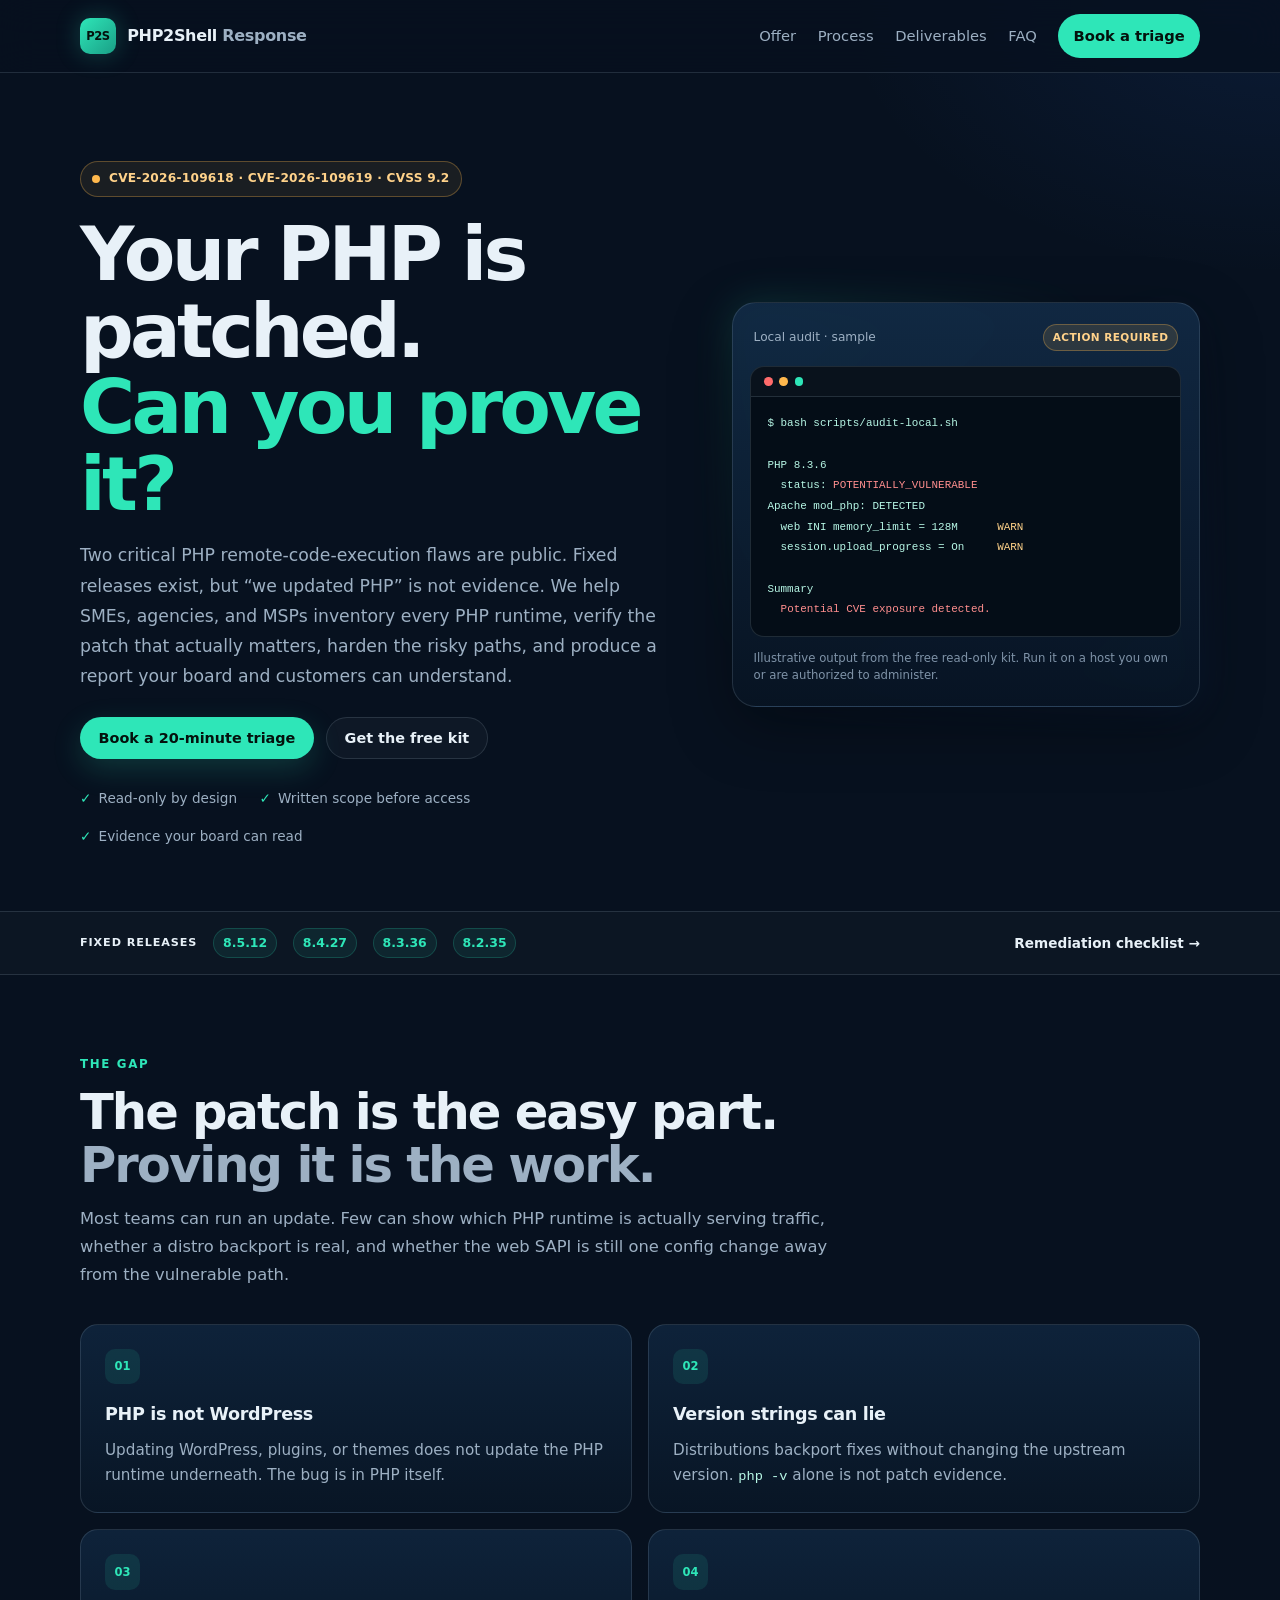
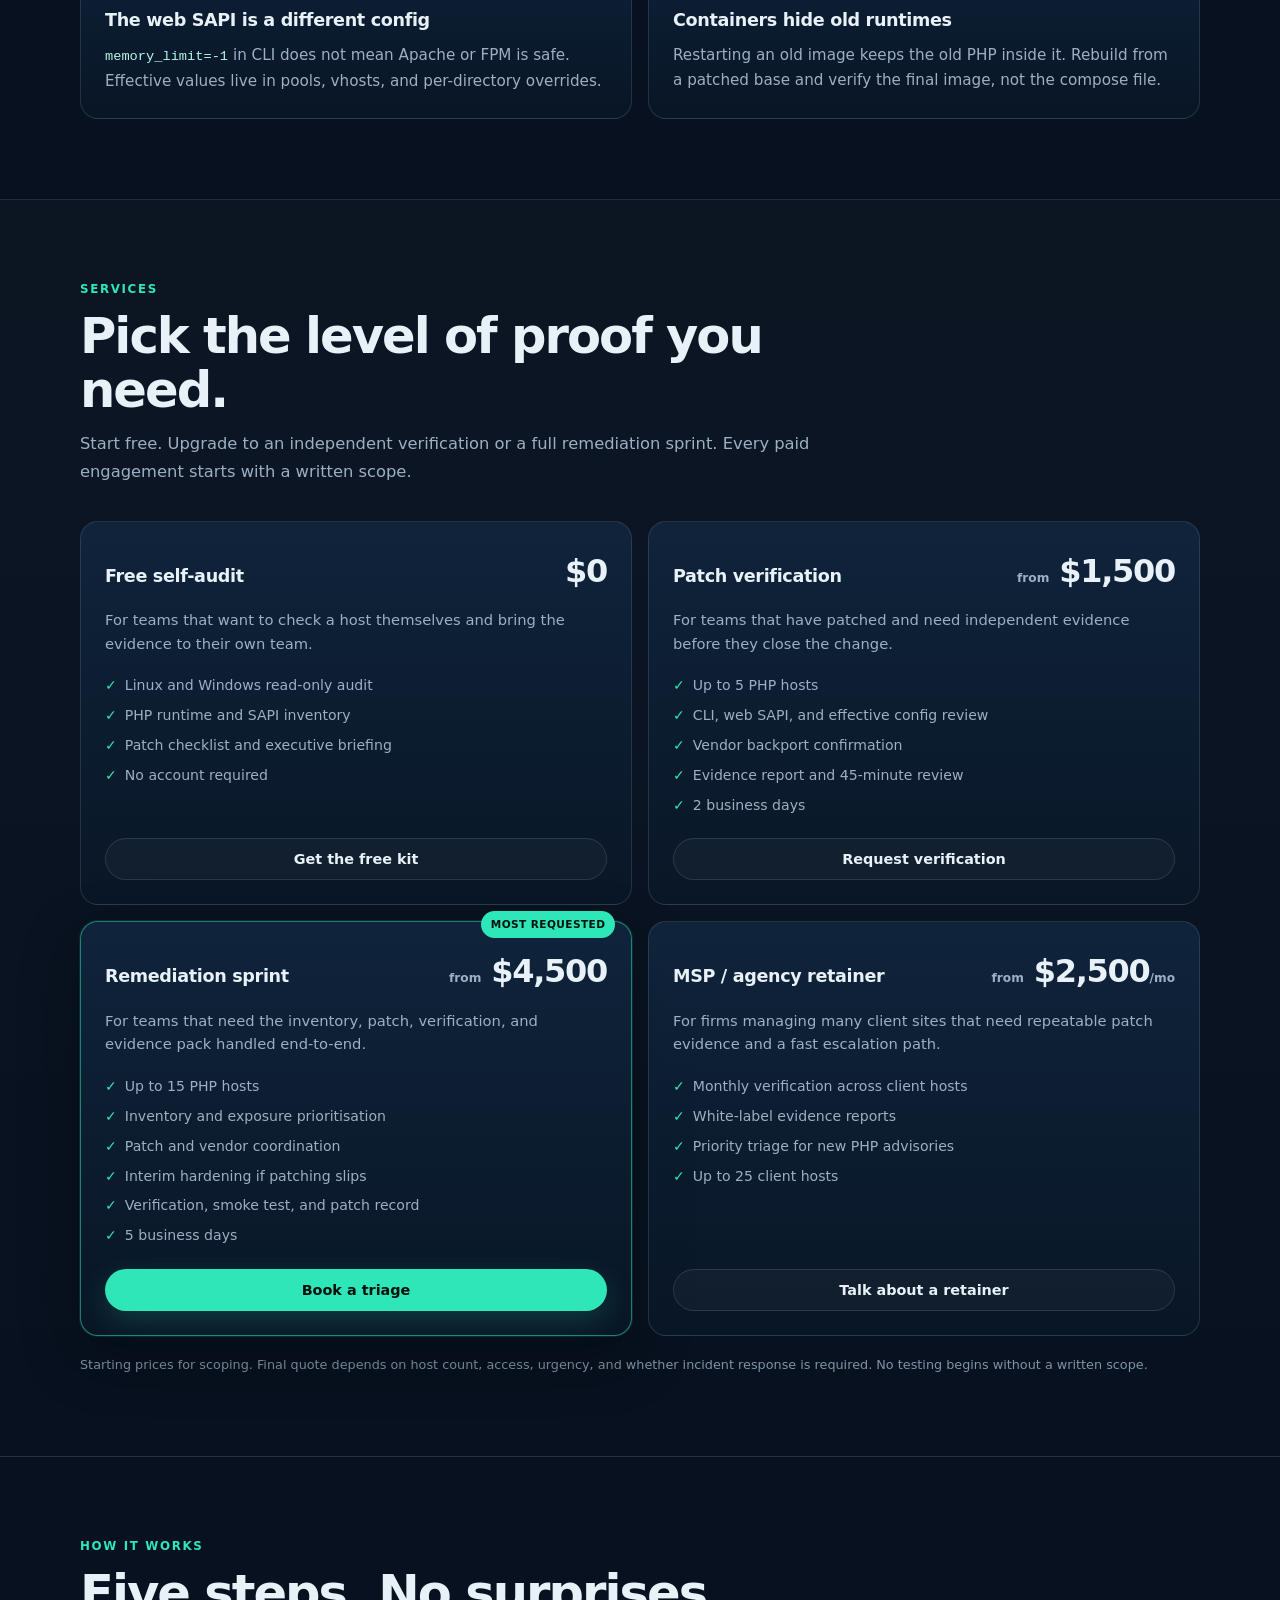
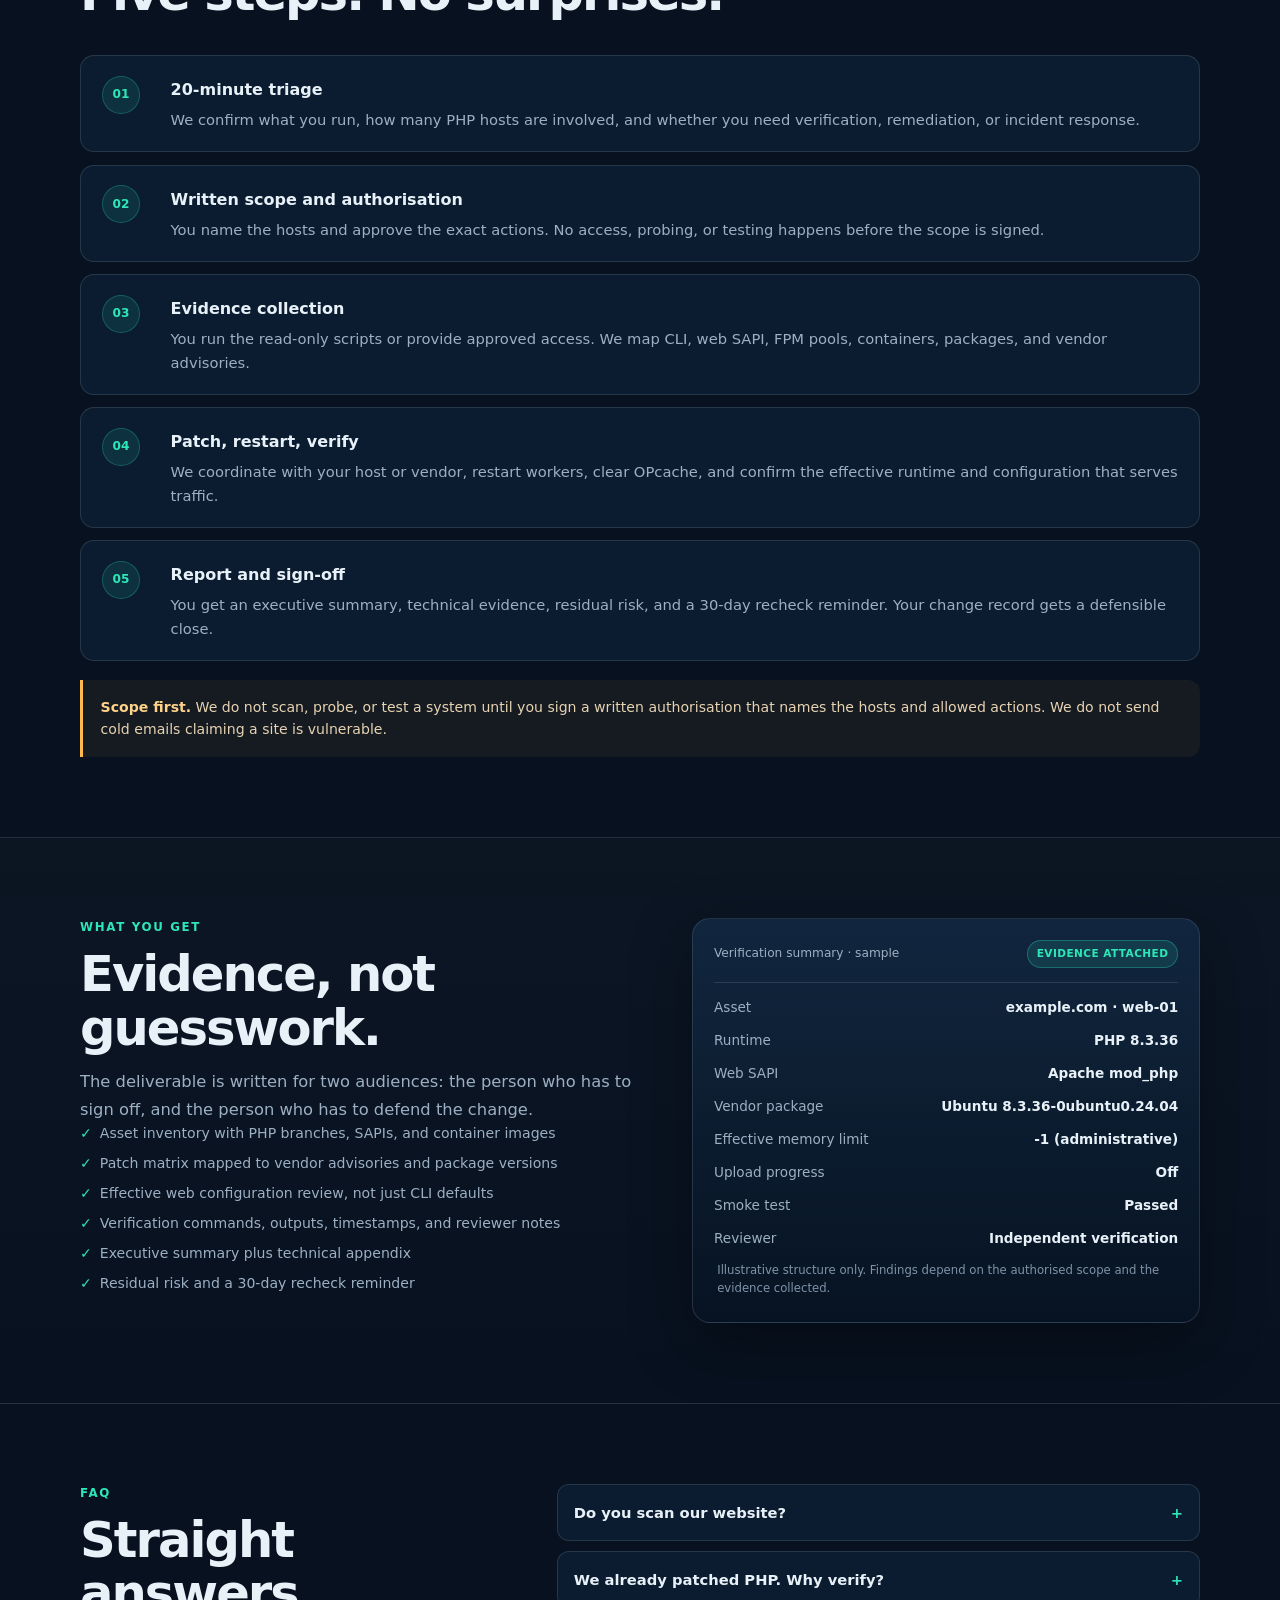
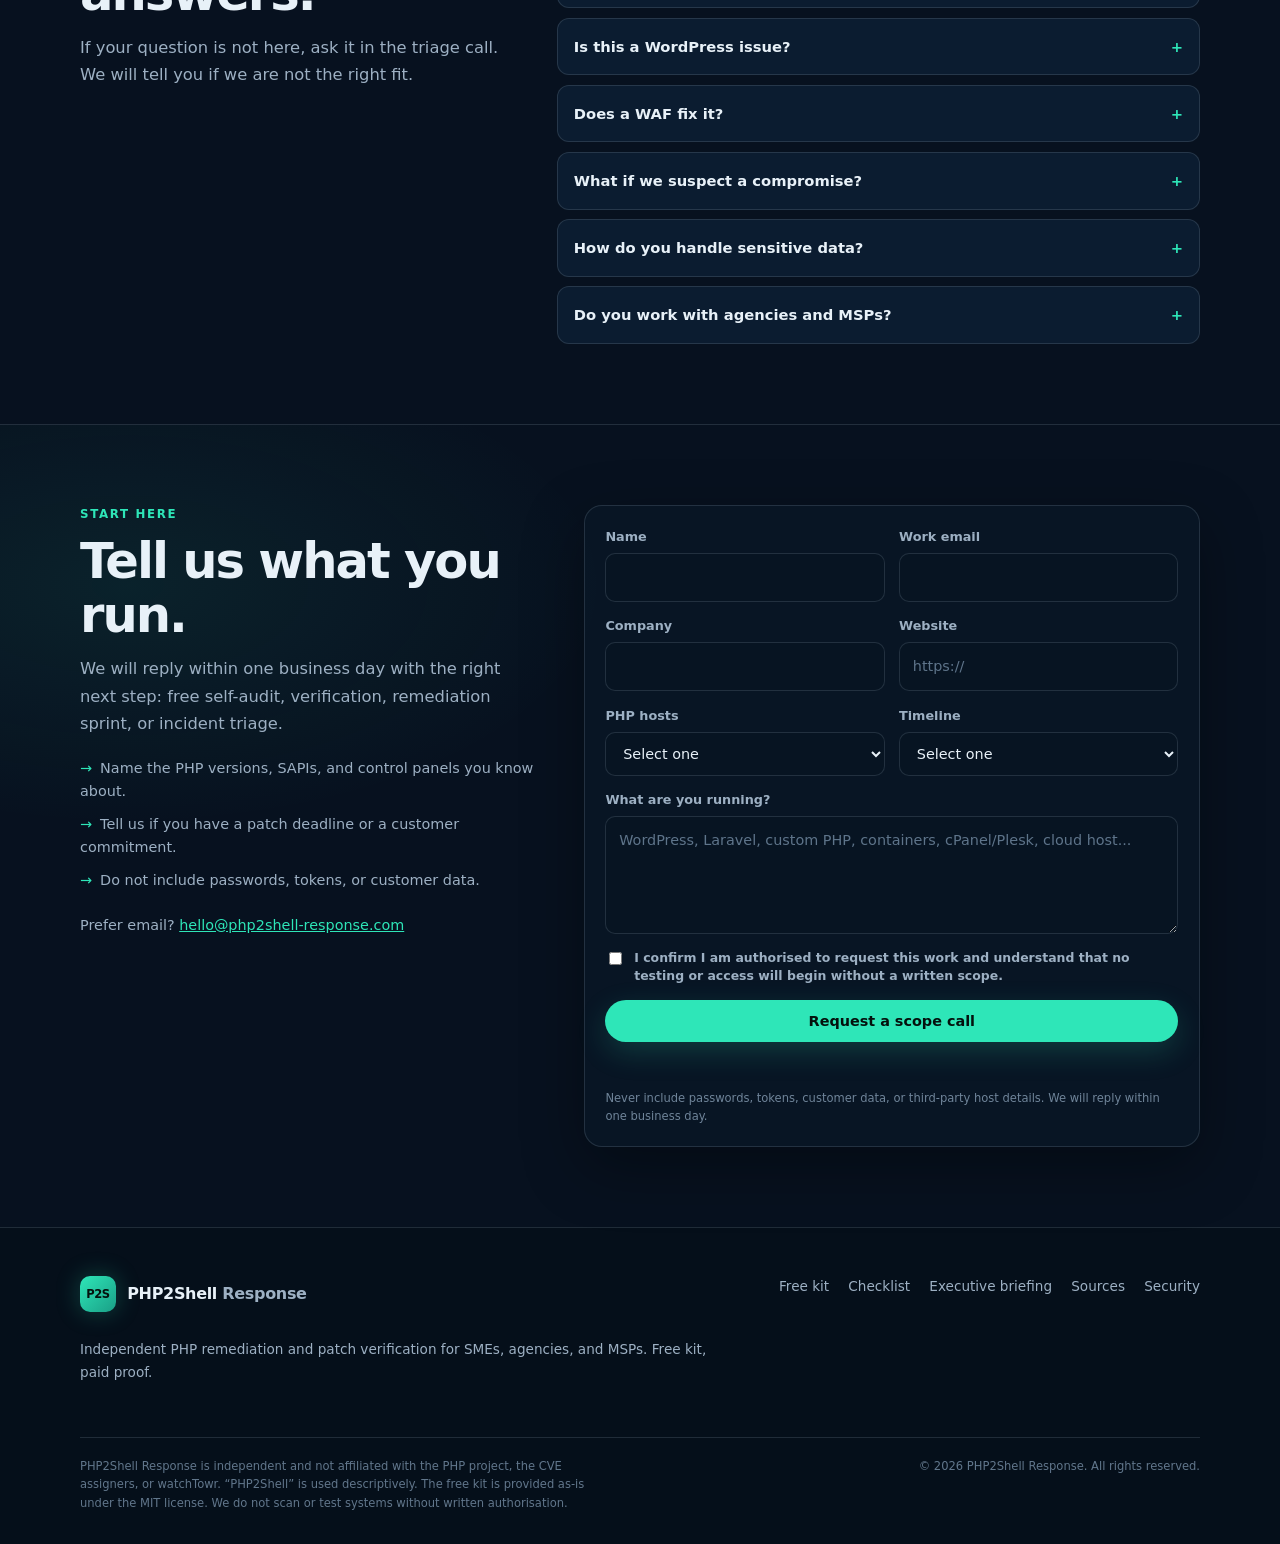
==== docs/index.html @ 3037d510 "Add business landing page and static site checks" ====
<!DOCTYPE html>
<html lang="en">
<head>
  <meta charset="utf-8">
  <meta name="viewport" content="width=device-width, initial-scale=1">
  <title>PHP2Shell Response — independent PHP patch verification for SMEs</title>
  <meta name="description" content="Independent PHP patch verification and remediation for SMEs, agencies, and MSPs. Verify CVE-2026-109618 and CVE-2026-109619 fixes, review effective web configuration, and get evidence-backed reporting.">
  <meta name="theme-color" content="#07111f">
  <link rel="canonical" href="https://benzaid32.github.io/php2shell-remediation-kit/">
  <meta property="og:type" content="website">
  <meta property="og:title" content="PHP2Shell Response — prove your PHP is patched">
  <meta property="og:description" content="Free self-audit kit. Paid patch verification and remediation for SMEs, agencies, and MSPs. Written scope before access. No unauthorized scanning.">
  <meta property="og:url" content="https://benzaid32.github.io/php2shell-remediation-kit/">
  <meta name="twitter:card" content="summary">
  <meta name="twitter:title" content="PHP2Shell Response — prove your PHP is patched">
  <meta name="twitter:description" content="Free self-audit kit. Paid patch verification and remediation for SMEs, agencies, and MSPs.">
  <link rel="icon" href="favicon.svg" type="image/svg+xml">
  <link rel="stylesheet" href="styles.css">
  <script src="config.js" defer></script>
  <script src="app.js" defer></script>
  <script type="application/ld+json">
  {
    "@context": "https://schema.org",
    "@type": "ProfessionalService",
    "name": "PHP2Shell Response",
    "description": "Independent PHP patch verification and remediation for SMEs, agencies, and MSPs.",
    "url": "https://benzaid32.github.io/php2shell-remediation-kit/",
    "areaServed": "Worldwide",
    "serviceType": [
      "PHP security remediation",
      "Patch verification",
      "Incident response"
    ]
  }
  </script>
</head>
<body>
  <a class="skip-link" href="#main">Skip to content</a>

  <header class="site-header">
    <div class="wrap nav">
      <a class="brand" href="#top" aria-label="PHP2Shell Response home">
        <span class="brand-mark" aria-hidden="true">P2S</span>
        <span class="brand-name">PHP2Shell <span>Response</span></span>
      </a>
      <nav class="nav-links" aria-label="Main navigation">
        <a href="#offer">Offer</a>
        <a href="#process">Process</a>
        <a href="#proof">Deliverables</a>
        <a href="#faq">FAQ</a>
        <a class="nav-cta" href="#contact" data-booking>Book a triage</a>
      </nav>
    </div>
  </header>

  <main id="main">
    <section class="hero" id="top">
      <div class="wrap hero-grid">
        <div class="hero-copy">
          <div class="eyebrow"><span class="pulse" aria-hidden="true"></span> CVE-2026-109618 &middot; CVE-2026-109619 &middot; CVSS 9.2</div>
          <h1>Your PHP is patched.<br><span class="accent">Can you prove it?</span></h1>
          <p class="lede">
            Two critical PHP remote-code-execution flaws are public. Fixed releases exist, but
            &ldquo;we updated PHP&rdquo; is not evidence. We help SMEs, agencies, and MSPs inventory every
            PHP runtime, verify the patch that actually matters, harden the risky paths, and
            produce a report your board and customers can understand.
          </p>
          <div class="hero-actions">
            <a class="btn btn-primary" href="#contact" data-booking>Book a 20-minute triage</a>
            <a class="btn btn-ghost" href="https://github.com/benzaid32/php2shell-remediation-kit" target="_blank" rel="noopener">Get the free kit</a>
          </div>
          <ul class="hero-points">
            <li>Read-only by design</li>
            <li>Written scope before access</li>
            <li>Evidence your board can read</li>
          </ul>
        </div>

        <aside class="hero-card" aria-label="Illustrative local audit output">
          <div class="card-top">
            <span>Local audit &middot; sample</span>
            <span class="badge badge-warn">Action required</span>
          </div>
          <div class="terminal">
            <div class="terminal-bar" aria-hidden="true">
              <span class="dot"></span><span class="dot"></span><span class="dot"></span>
            </div>
            <pre><code>$ bash scripts/audit-local.sh

PHP 8.3.6
  status: <span class="fail">POTENTIALLY_VULNERABLE</span>
Apache mod_php: DETECTED
  web INI memory_limit = 128M      <span class="warn">WARN</span>
  session.upload_progress = On     <span class="warn">WARN</span>

Summary
  <span class="fail">Potential CVE exposure detected.</span></code></pre>
          </div>
          <p class="micro">Illustrative output from the free read-only kit. Run it on a host you own or are authorized to administer.</p>
        </aside>
      </div>
    </section>

    <section class="alert-strip" aria-label="Fixed PHP versions">
      <div class="wrap alert-inner">
        <span class="alert-label">Fixed releases</span>
        <span class="pill">8.5.12</span>
        <span class="pill">8.4.27</span>
        <span class="pill">8.3.36</span>
        <span class="pill">8.2.35</span>
        <a class="alert-link" href="https://github.com/benzaid32/php2shell-remediation-kit/blob/main/CHECKLIST.md" target="_blank" rel="noopener">Remediation checklist &rarr;</a>
      </div>
    </section>

    <section class="section" id="problem">
      <div class="wrap">
        <div class="section-head">
          <p class="kicker">The gap</p>
          <h2>The patch is the easy part. <span class="muted">Proving it is the work.</span></h2>
          <p class="section-lede">
            Most teams can run an update. Few can show which PHP runtime is actually serving traffic,
            whether a distro backport is real, and whether the web SAPI is still one config change away
            from the vulnerable path.
          </p>
        </div>

        <div class="grid grid-2">
          <article class="card">
            <div class="card-icon" aria-hidden="true">01</div>
            <h3>PHP is not WordPress</h3>
            <p>Updating WordPress, plugins, or themes does not update the PHP runtime underneath. The bug is in PHP itself.</p>
          </article>
          <article class="card">
            <div class="card-icon" aria-hidden="true">02</div>
            <h3>Version strings can lie</h3>
            <p>Distributions backport fixes without changing the upstream version. <code>php -v</code> alone is not patch evidence.</p>
          </article>
          <article class="card">
            <div class="card-icon" aria-hidden="true">03</div>
            <h3>The web SAPI is a different config</h3>
            <p><code>memory_limit=-1</code> in CLI does not mean Apache or FPM is safe. Effective values live in pools, vhosts, and per-directory overrides.</p>
          </article>
          <article class="card">
            <div class="card-icon" aria-hidden="true">04</div>
            <h3>Containers hide old runtimes</h3>
            <p>Restarting an old image keeps the old PHP inside it. Rebuild from a patched base and verify the final image, not the compose file.</p>
          </article>
        </div>
      </div>
    </section>

    <section class="section section-alt" id="offer">
      <div class="wrap">
        <div class="section-head">
          <p class="kicker">Services</p>
          <h2>Pick the level of proof you need.</h2>
          <p class="section-lede">Start free. Upgrade to an independent verification or a full remediation sprint. Every paid engagement starts with a written scope.</p>
        </div>

        <div class="pricing">
          <article class="price-card">
            <div class="price-top">
              <h3>Free self-audit</h3>
              <p class="price">$0</p>
            </div>
            <p class="price-desc">For teams that want to check a host themselves and bring the evidence to their own team.</p>
            <ul class="checklist">
              <li>Linux and Windows read-only audit</li>
              <li>PHP runtime and SAPI inventory</li>
              <li>Patch checklist and executive briefing</li>
              <li>No account required</li>
            </ul>
            <a class="btn btn-ghost btn-block" href="https://github.com/benzaid32/php2shell-remediation-kit" target="_blank" rel="noopener">Get the free kit</a>
          </article>

          <article class="price-card">
            <div class="price-top">
              <h3>Patch verification</h3>
              <p class="price"><small>from</small> $1,500</p>
            </div>
            <p class="price-desc">For teams that have patched and need independent evidence before they close the change.</p>
            <ul class="checklist">
              <li>Up to 5 PHP hosts</li>
              <li>CLI, web SAPI, and effective config review</li>
              <li>Vendor backport confirmation</li>
              <li>Evidence report and 45-minute review</li>
              <li>2 business days</li>
            </ul>
            <a class="btn btn-ghost btn-block" href="#contact" data-booking>Request verification</a>
          </article>

          <article class="price-card featured">
            <div class="tag">Most requested</div>
            <div class="price-top">
              <h3>Remediation sprint</h3>
              <p class="price"><small>from</small> $4,500</p>
            </div>
            <p class="price-desc">For teams that need the inventory, patch, verification, and evidence pack handled end-to-end.</p>
            <ul class="checklist">
              <li>Up to 15 PHP hosts</li>
              <li>Inventory and exposure prioritisation</li>
              <li>Patch and vendor coordination</li>
              <li>Interim hardening if patching slips</li>
              <li>Verification, smoke test, and patch record</li>
              <li>5 business days</li>
            </ul>
            <a class="btn btn-primary btn-block" href="#contact" data-booking>Book a triage</a>
          </article>

          <article class="price-card">
            <div class="price-top">
              <h3>MSP / agency retainer</h3>
              <p class="price"><small>from</small> $2,500<small>/mo</small></p>
            </div>
            <p class="price-desc">For firms managing many client sites that need repeatable patch evidence and a fast escalation path.</p>
            <ul class="checklist">
              <li>Monthly verification across client hosts</li>
              <li>White-label evidence reports</li>
              <li>Priority triage for new PHP advisories</li>
              <li>Up to 25 client hosts</li>
            </ul>
            <a class="btn btn-ghost btn-block" href="#contact" data-booking>Talk about a retainer</a>
          </article>
        </div>

        <p class="pricing-note">Starting prices for scoping. Final quote depends on host count, access, urgency, and whether incident response is required. No testing begins without a written scope.</p>
      </div>
    </section>

    <section class="section" id="process">
      <div class="wrap">
        <div class="section-head">
          <p class="kicker">How it works</p>
          <h2>Five steps. No surprises.</h2>
        </div>
        <div class="steps">
          <article class="step">
            <span class="step-num" aria-hidden="true">01</span>
            <div>
              <h3>20-minute triage</h3>
              <p>We confirm what you run, how many PHP hosts are involved, and whether you need verification, remediation, or incident response.</p>
            </div>
          </article>
          <article class="step">
            <span class="step-num" aria-hidden="true">02</span>
            <div>
              <h3>Written scope and authorisation</h3>
              <p>You name the hosts and approve the exact actions. No access, probing, or testing happens before the scope is signed.</p>
            </div>
          </article>
          <article class="step">
            <span class="step-num" aria-hidden="true">03</span>
            <div>
              <h3>Evidence collection</h3>
              <p>You run the read-only scripts or provide approved access. We map CLI, web SAPI, FPM pools, containers, packages, and vendor advisories.</p>
            </div>
          </article>
          <article class="step">
            <span class="step-num" aria-hidden="true">04</span>
            <div>
              <h3>Patch, restart, verify</h3>
              <p>We coordinate with your host or vendor, restart workers, clear OPcache, and confirm the effective runtime and configuration that serves traffic.</p>
            </div>
          </article>
          <article class="step">
            <span class="step-num" aria-hidden="true">05</span>
            <div>
              <h3>Report and sign-off</h3>
              <p>You get an executive summary, technical evidence, residual risk, and a 30-day recheck reminder. Your change record gets a defensible close.</p>
            </div>
          </article>
        </div>
        <div class="scope-note">
          <strong>Scope first.</strong> We do not scan, probe, or test a system until you sign a written authorisation that names the hosts and allowed actions. We do not send cold emails claiming a site is vulnerable.
        </div>
      </div>
    </section>

    <section class="section section-alt" id="proof">
      <div class="wrap proof-grid">
        <div>
          <p class="kicker">What you get</p>
          <h2>Evidence, not guesswork.</h2>
          <p class="section-lede">The deliverable is written for two audiences: the person who has to sign off, and the person who has to defend the change.</p>
          <ul class="checklist">
            <li>Asset inventory with PHP branches, SAPIs, and container images</li>
            <li>Patch matrix mapped to vendor advisories and package versions</li>
            <li>Effective web configuration review, not just CLI defaults</li>
            <li>Verification commands, outputs, timestamps, and reviewer notes</li>
            <li>Executive summary plus technical appendix</li>
            <li>Residual risk and a 30-day recheck reminder</li>
          </ul>
        </div>
        <div class="report-card">
          <div class="report-top">
            <span>Verification summary &middot; sample</span>
            <span class="badge badge-ok">Evidence attached</span>
          </div>
          <dl>
            <div><dt>Asset</dt><dd>example.com &middot; web-01</dd></div>
            <div><dt>Runtime</dt><dd>PHP 8.3.36</dd></div>
            <div><dt>Web SAPI</dt><dd>Apache mod_php</dd></div>
            <div><dt>Vendor package</dt><dd>Ubuntu 8.3.36-0ubuntu0.24.04</dd></div>
            <div><dt>Effective memory limit</dt><dd>-1 (administrative)</dd></div>
            <div><dt>Upload progress</dt><dd>Off</dd></div>
            <div><dt>Smoke test</dt><dd>Passed</dd></div>
            <div><dt>Reviewer</dt><dd>Independent verification</dd></div>
          </dl>
          <p class="micro">Illustrative structure only. Findings depend on the authorised scope and the evidence collected.</p>
        </div>
      </div>
    </section>

    <section class="section" id="faq">
      <div class="wrap faq-grid">
        <div class="section-head">
          <p class="kicker">FAQ</p>
          <h2>Straight answers.</h2>
          <p class="section-lede">If your question is not here, ask it in the triage call. We will tell you if we are not the right fit.</p>
        </div>
        <div class="faq-list">
          <details>
            <summary>Do you scan our website?</summary>
            <p>No. We work on hosts you own or are explicitly authorised to administer. The free scripts are read-only and run locally. Paid engagements start with a written scope that names the hosts and allowed actions.</p>
          </details>
          <details>
            <summary>We already patched PHP. Why verify?</summary>
            <p>Because the version string is not the whole story. The web SAPI can use a different INI file, a distro may have backported the fix without changing the upstream version, and a container may still run an old image. Verification ties the evidence to the runtime that actually serves traffic.</p>
          </details>
          <details>
            <summary>Is this a WordPress issue?</summary>
            <p>No. WordPress runs on PHP, but the vulnerability is in PHP itself. Updating WordPress, themes, or plugins does not patch the PHP runtime.</p>
          </details>
          <details>
            <summary>Does a WAF fix it?</summary>
            <p>No. A WAF can reduce some attack paths and buy time, but it is not a complete fix. The only full remediation is a patched PHP runtime.</p>
          </details>
          <details>
            <summary>What if we suspect a compromise?</summary>
            <p>Treat it as an incident: isolate the host, preserve evidence, rotate credentials, and rebuild from a known-good image. We can scope incident response separately; do not wait for a sales call to take containment steps.</p>
          </details>
          <details>
            <summary>How do you handle sensitive data?</summary>
            <p>We minimise collection, use read-only evidence where possible, and never ask for passwords in the contact form. A paid engagement includes a written scope, confidentiality terms, and a data-handling agreement before access.</p>
          </details>
          <details>
            <summary>Do you work with agencies and MSPs?</summary>
            <p>Yes. The retainer is built for firms managing multiple client sites. We can produce white-label evidence reports and act as a priority escalation path for new PHP advisories.</p>
          </details>
        </div>
      </div>
    </section>

    <section class="section section-contact" id="contact">
      <div class="wrap contact-grid">
        <div>
          <p class="kicker">Start here</p>
          <h2>Tell us what you run.</h2>
          <p class="section-lede">We will reply within one business day with the right next step: free self-audit, verification, remediation sprint, or incident triage.</p>
          <ul class="contact-points">
            <li>Name the PHP versions, SAPIs, and control panels you know about.</li>
            <li>Tell us if you have a patch deadline or a customer commitment.</li>
            <li>Do not include passwords, tokens, or customer data.</li>
          </ul>
          <p class="contact-direct">Prefer email? <a href="#contact" data-contact-email>Contact channel being configured</a></p>
        </div>

        <form id="scope-form" class="form" action="#" method="post">
          <div class="form-row">
            <div class="field">
              <label for="name">Name</label>
              <input id="name" name="name" type="text" autocomplete="name" required>
            </div>
            <div class="field">
              <label for="email">Work email</label>
              <input id="email" name="email" type="email" autocomplete="email" required>
            </div>
          </div>
          <div class="form-row">
            <div class="field">
              <label for="company">Company</label>
              <input id="company" name="company" type="text" autocomplete="organization" required>
            </div>
            <div class="field">
              <label for="website">Website</label>
              <input id="website" name="website" type="url" placeholder="https://" autocomplete="url">
            </div>
          </div>
          <div class="form-row">
            <div class="field">
              <label for="hosts">PHP hosts</label>
              <select id="hosts" name="hosts" required>
                <option value="" selected disabled>Select one</option>
                <option value="1-5">1&ndash;5</option>
                <option value="6-15">6&ndash;15</option>
                <option value="16-50">16&ndash;50</option>
                <option value="50+">50+</option>
                <option value="not-sure">Not sure yet</option>
              </select>
            </div>
            <div class="field">
              <label for="timeline">Timeline</label>
              <select id="timeline" name="timeline" required>
                <option value="" selected disabled>Select one</option>
                <option value="today">Today / this week</option>
                <option value="1-2-weeks">1&ndash;2 weeks</option>
                <option value="this-month">This month</option>
                <option value="planning">Planning / next quarter</option>
              </select>
            </div>
          </div>
          <div class="field">
            <label for="message">What are you running?</label>
            <textarea id="message" name="message" rows="4" placeholder="WordPress, Laravel, custom PHP, containers, cPanel/Plesk, cloud host..."></textarea>
          </div>
          <label class="checkbox">
            <input type="checkbox" name="consent" value="yes" required>
            <span>I confirm I am authorised to request this work and understand that no testing or access will begin without a written scope.</span>
          </label>
          <button class="btn btn-primary btn-block" type="submit">Request a scope call</button>
          <p id="form-status" class="form-status" role="status" aria-live="polite"></p>
          <p class="form-note">Never include passwords, tokens, customer data, or third-party host details. We will reply within one business day.</p>
        </form>
      </div>
    </section>
  </main>

  <footer class="site-footer">
    <div class="wrap footer-grid">
      <div>
        <a class="brand brand-footer" href="#top" aria-label="PHP2Shell Response home">
          <span class="brand-mark" aria-hidden="true">P2S</span>
          <span class="brand-name">PHP2Shell <span>Response</span></span>
        </a>
        <p>Independent PHP remediation and patch verification for SMEs, agencies, and MSPs. Free kit, paid proof.</p>
      </div>
      <div class="footer-links">
        <a href="https://github.com/benzaid32/php2shell-remediation-kit" target="_blank" rel="noopener">Free kit</a>
        <a href="https://github.com/benzaid32/php2shell-remediation-kit/blob/main/CHECKLIST.md" target="_blank" rel="noopener">Checklist</a>
        <a href="https://github.com/benzaid32/php2shell-remediation-kit/blob/main/BRIEFING.md" target="_blank" rel="noopener">Executive briefing</a>
        <a href="https://github.com/benzaid32/php2shell-remediation-kit/blob/main/SOURCES.md" target="_blank" rel="noopener">Sources</a>
        <a href="https://github.com/benzaid32/php2shell-remediation-kit/blob/main/SECURITY.md" target="_blank" rel="noopener">Security</a>
      </div>
    </div>
    <div class="wrap footer-legal">
      <p>PHP2Shell Response is independent and not affiliated with the PHP project, the CVE assigners, or watchTowr. &ldquo;PHP2Shell&rdquo; is used descriptively. The free kit is provided as-is under the MIT license. We do not scan or test systems without written authorisation.</p>
      <p>&copy; <span id="year">2026</span> PHP2Shell Response. All rights reserved.</p>
    </div>
  </footer>
</body>
</html>
---- docs/styles.css ----
:root {
  --bg: #07111f;
  --bg-2: #0a1828;
  --panel: #0f2238;
  --panel-2: #122a45;
  --text: #e8f1f8;
  --muted: #9db0c3;
  --line: rgba(157, 176, 195, 0.18);
  --accent: #2ee6b8;
  --accent-2: #7cf0d3;
  --warn: #ffb84d;
  --danger: #ff6b6b;
  --radius: 18px;
  --shadow: 0 20px 60px rgba(0, 0, 0, 0.35);
  --max: 1120px;
}

*,
*::before,
*::after {
  box-sizing: border-box;
}

html {
  scroll-behavior: smooth;
}

body {
  margin: 0;
  min-height: 100vh;
  color: var(--text);
  background:
    radial-gradient(900px 600px at 15% -10%, rgba(46, 230, 184, 0.12), transparent 60%),
    radial-gradient(800px 500px at 100% 0%, rgba(50, 120, 255, 0.10), transparent 55%),
    var(--bg);
  font-family: Inter, ui-sans-serif, system-ui, -apple-system, BlinkMacSystemFont, "Segoe UI", Roboto, Arial, sans-serif;
  font-size: 16px;
  line-height: 1.6;
  -webkit-font-smoothing: antialiased;
  text-rendering: optimizeLegibility;
}

::selection {
  background: rgba(46, 230, 184, 0.28);
  color: #ffffff;
}

a {
  color: inherit;
}

code,
pre {
  font-family: ui-monospace, SFMono-Regular, Menlo, Consolas, "Liberation Mono", monospace;
}

code {
  font-size: 0.9em;
  color: #b7f7e6;
}

.skip-link {
  position: absolute;
  left: -9999px;
  top: 0;
  z-index: 100;
  padding: 0.75rem 1rem;
  border-radius: 0 0 10px 0;
  background: var(--accent);
  color: #04110d;
  font-weight: 800;
  text-decoration: none;
}

.skip-link:focus {
  left: 0;
}

a:focus-visible,
button:focus-visible,
summary:focus-visible {
  outline: 2px solid var(--accent);
  outline-offset: 3px;
}

.wrap {
  width: min(var(--max), calc(100% - 2rem));
  margin-inline: auto;
}

section[id] {
  scroll-margin-top: 92px;
}

/* Header */
.site-header {
  position: sticky;
  top: 0;
  z-index: 50;
  border-bottom: 1px solid var(--line);
  background: rgba(7, 17, 31, 0.82);
  backdrop-filter: blur(18px);
  -webkit-backdrop-filter: blur(18px);
}

.nav {
  display: flex;
  align-items: center;
  justify-content: space-between;
  gap: 1rem;
  min-height: 72px;
}

.brand {
  display: inline-flex;
  align-items: center;
  gap: 0.7rem;
  color: var(--text);
  font-weight: 850;
  letter-spacing: -0.02em;
  text-decoration: none;
  white-space: nowrap;
}

.brand-mark {
  display: grid;
  place-items: center;
  width: 2.25rem;
  height: 2.25rem;
  border-radius: 10px;
  background: linear-gradient(135deg, var(--accent), #1a9f86);
  box-shadow: 0 0 24px rgba(46, 230, 184, 0.25);
  color: #04110d;
  font-size: 0.72rem;
  font-weight: 900;
  letter-spacing: -0.04em;
}

.brand-name span {
  color: var(--muted);
  font-weight: 650;
}

.nav-links {
  display: flex;
  align-items: center;
  gap: 1.35rem;
  font-size: 0.92rem;
}

.nav-links a {
  color: var(--muted);
  text-decoration: none;
  transition: color 0.15s ease;
}

.nav-links a:hover {
  color: var(--text);
}

.nav-cta {
  padding: 0.65rem 0.95rem;
  border-radius: 999px;
  background: var(--accent);
  color: #04110d !important;
  font-weight: 850;
}

.nav-cta:hover {
  background: var(--accent-2);
}

/* Hero */
.hero {
  padding: 5.5rem 0 4rem;
}

.hero-grid {
  display: grid;
  grid-template-columns: minmax(0, 1.12fr) minmax(0, 0.88fr);
  gap: 3.5rem;
  align-items: center;
}

.eyebrow {
  display: inline-flex;
  align-items: center;
  gap: 0.55rem;
  padding: 0.45rem 0.7rem;
  border: 1px solid rgba(255, 184, 77, 0.3);
  border-radius: 999px;
  background: rgba(255, 184, 77, 0.08);
  color: #ffd28a;
  font-size: 0.76rem;
  font-weight: 750;
  letter-spacing: 0.02em;
}

.pulse {
  width: 0.5rem;
  height: 0.5rem;
  border-radius: 50%;
  background: var(--warn);
  box-shadow: 0 0 0 0 rgba(255, 184, 77, 0.5);
  animation: pulse 2s infinite;
}

@keyframes pulse {
  70% { box-shadow: 0 0 0 8px rgba(255, 184, 77, 0); }
  100% { box-shadow: 0 0 0 0 rgba(255, 184, 77, 0); }
}

h1 {
  margin: 1.2rem 0 1.1rem;
  font-size: clamp(2.6rem, 6vw, 4.7rem);
  line-height: 1.02;
  letter-spacing: -0.05em;
}

h1 .accent {
  color: var(--accent);
}

.lede {
  max-width: 62ch;
  margin: 0;
  color: var(--muted);
  font-size: 1.08rem;
  line-height: 1.75;
}

.hero-actions {
  display: flex;
  flex-wrap: wrap;
  gap: 0.75rem;
  margin-top: 1.6rem;
}

.hero-points {
  display: flex;
  flex-wrap: wrap;
  gap: 1rem 1.4rem;
  padding: 0;
  margin: 1.8rem 0 0;
  color: var(--muted);
  font-size: 0.85rem;
  list-style: none;
}

.hero-points li::before {
  content: "✓";
  margin-right: 0.45rem;
  color: var(--accent);
  font-weight: 900;
}

/* Buttons */
.btn {
  display: inline-flex;
  align-items: center;
  justify-content: center;
  gap: 0.45rem;
  padding: 0.8rem 1.1rem;
  border: 1px solid transparent;
  border-radius: 999px;
  background: transparent;
  color: var(--text);
  cursor: pointer;
  font: inherit;
  font-size: 0.9rem;
  font-weight: 800;
  line-height: 1;
  text-decoration: none;
  transition: transform 0.15s ease, background 0.15s ease, border-color 0.15s ease, color 0.15s ease;
}

.btn:hover {
  transform: translateY(-1px);
}

.btn-primary {
  background: var(--accent);
  color: #04110d;
  box-shadow: 0 10px 30px rgba(46, 230, 184, 0.18);
}

.btn-primary:hover {
  background: var(--accent-2);
}

.btn-ghost {
  border-color: var(--line);
  background: rgba(255, 255, 255, 0.03);
  color: var(--text);
}

.btn-ghost:hover {
  border-color: rgba(46, 230, 184, 0.35);
  color: var(--accent);
}

.btn-block {
  width: 100%;
}

/* Hero card */
.hero-card {
  position: relative;
  border: 1px solid var(--line);
  border-radius: 24px;
  padding: 1.1rem;
  background: linear-gradient(180deg, rgba(18, 42, 69, 0.92), rgba(8, 20, 35, 0.92));
  box-shadow: var(--shadow);
}

.hero-card::before {
  content: "";
  position: absolute;
  inset: -1px;
  z-index: -1;
  border-radius: 25px;
  background: linear-gradient(135deg, rgba(46, 230, 184, 0.35), transparent 42%, rgba(50, 120, 255, 0.2));
  filter: blur(18px);
  opacity: 0.55;
}

.card-top {
  display: flex;
  align-items: center;
  justify-content: space-between;
  gap: 1rem;
  padding: 0.2rem 0.2rem 0.9rem;
  color: var(--muted);
  font-size: 0.76rem;
}

.badge {
  display: inline-flex;
  align-items: center;
  padding: 0.28rem 0.55rem;
  border-radius: 999px;
  font-size: 0.66rem;
  font-weight: 850;
  letter-spacing: 0.04em;
  text-transform: uppercase;
  white-space: nowrap;
}

.badge-warn {
  border: 1px solid rgba(255, 184, 77, 0.3);
  background: rgba(255, 184, 77, 0.12);
  color: #ffd28a;
}

.badge-ok {
  border: 1px solid rgba(46, 230, 184, 0.3);
  background: rgba(46, 230, 184, 0.12);
  color: var(--accent);
}

.terminal {
  overflow: hidden;
  border: 1px solid var(--line);
  border-radius: 14px;
  background: #040d17;
}

.terminal-bar {
  display: flex;
  align-items: center;
  gap: 0.4rem;
  padding: 0.65rem 0.8rem;
  border-bottom: 1px solid var(--line);
  background: rgba(255, 255, 255, 0.02);
}

.dot {
  width: 0.55rem;
  height: 0.55rem;
  border-radius: 50%;
  background: #2a4158;
}

.dot:nth-child(1) { background: #ff6b6b; }
.dot:nth-child(2) { background: #ffb84d; }
.dot:nth-child(3) { background: #2ee6b8; }

.terminal pre {
  margin: 0;
  padding: 1rem;
  overflow: auto;
  color: #c8f7ea;
  font-size: 0.76rem;
  line-height: 1.7;
}

.terminal .warn { color: #ffd28a; }
.terminal .fail { color: #ff8e8e; }

.micro {
  margin: 0.8rem 0.2rem 0.2rem;
  color: #7f93a8;
  font-size: 0.73rem;
  line-height: 1.5;
}

/* Alert strip */
.alert-strip {
  border-block: 1px solid var(--line);
  background: rgba(255, 255, 255, 0.02);
}

.alert-inner {
  display: flex;
  align-items: center;
  flex-wrap: wrap;
  gap: 0.65rem 1rem;
  padding: 1rem 0;
  color: var(--muted);
  font-size: 0.85rem;
}

.alert-label {
  color: var(--text);
  font-size: 0.7rem;
  font-weight: 850;
  letter-spacing: 0.08em;
  text-transform: uppercase;
}

.pill {
  padding: 0.25rem 0.55rem;
  border: 1px solid rgba(46, 230, 184, 0.2);
  border-radius: 999px;
  background: rgba(46, 230, 184, 0.08);
  color: var(--accent);
  font-size: 0.78rem;
  font-weight: 750;
}

.alert-link {
  margin-left: auto;
  color: var(--text);
  font-weight: 750;
  text-decoration: none;
}

.alert-link:hover {
  color: var(--accent);
}

/* Sections */
.section {
  padding: 5rem 0;
}

.section-alt {
  border-block: 1px solid var(--line);
  background: linear-gradient(180deg, rgba(255, 255, 255, 0.018), transparent);
}

.section-head {
  max-width: 760px;
  margin-bottom: 2.2rem;
}

.kicker {
  margin: 0 0 0.7rem;
  color: var(--accent);
  font-size: 0.74rem;
  font-weight: 900;
  letter-spacing: 0.14em;
  text-transform: uppercase;
}

h2 {
  margin: 0 0 0.8rem;
  font-size: clamp(1.9rem, 4vw, 3.1rem);
  line-height: 1.08;
  letter-spacing: -0.04em;
}

h2 .muted {
  color: var(--muted);
}

.section-lede {
  margin: 0;
  color: var(--muted);
  font-size: 1.02rem;
  line-height: 1.7;
}

/* Cards */
.grid {
  display: grid;
  gap: 1rem;
}

.grid-2 {
  grid-template-columns: repeat(2, minmax(0, 1fr));
}

.card {
  padding: 1.5rem;
  border: 1px solid var(--line);
  border-radius: var(--radius);
  background: linear-gradient(180deg, rgba(18, 42, 69, 0.72), rgba(10, 24, 40, 0.72));
}

.card h3 {
  margin: 0.2rem 0 0.6rem;
  font-size: 1.1rem;
  letter-spacing: -0.02em;
}

.card p {
  margin: 0;
  color: var(--muted);
  font-size: 0.95rem;
  line-height: 1.65;
}

.card-icon {
  display: grid;
  place-items: center;
  width: 2.2rem;
  height: 2.2rem;
  margin-bottom: 1rem;
  border-radius: 10px;
  background: rgba(46, 230, 184, 0.1);
  color: var(--accent);
  font-size: 0.72rem;
  font-weight: 900;
}

/* Pricing */
.pricing {
  display: grid;
  grid-template-columns: repeat(2, minmax(0, 1fr));
  gap: 1rem;
}

.price-card {
  position: relative;
  display: flex;
  flex-direction: column;
  padding: 1.5rem;
  border: 1px solid var(--line);
  border-radius: var(--radius);
  background: linear-gradient(180deg, rgba(18, 42, 69, 0.72), rgba(10, 24, 40, 0.72));
}

.price-card.featured {
  border-color: rgba(46, 230, 184, 0.5);
  box-shadow: 0 0 0 1px rgba(46, 230, 184, 0.12), 0 20px 60px rgba(0, 0, 0, 0.28);
}

.tag {
  position: absolute;
  top: -0.7rem;
  right: 1rem;
  padding: 0.3rem 0.6rem;
  border-radius: 999px;
  background: var(--accent);
  color: #04110d;
  font-size: 0.66rem;
  font-weight: 900;
  letter-spacing: 0.04em;
  text-transform: uppercase;
}

.price-top {
  display: flex;
  align-items: baseline;
  justify-content: space-between;
  gap: 1rem;
}

.price-card h3 {
  margin: 0;
  font-size: 1.1rem;
  letter-spacing: -0.02em;
}

.price {
  margin: 0;
  font-size: 2rem;
  font-weight: 850;
  letter-spacing: -0.04em;
  white-space: nowrap;
}

.price small {
  color: var(--muted);
  font-size: 0.76rem;
  font-weight: 650;
  letter-spacing: 0;
}

.price-desc {
  min-height: 3.2rem;
  margin: 0.7rem 0 1rem;
  color: var(--muted);
  font-size: 0.92rem;
  line-height: 1.6;
}

.checklist {
  display: grid;
  gap: 0.55rem;
  margin: 0 0 1.4rem;
  padding: 0;
  color: var(--muted);
  font-size: 0.88rem;
  line-height: 1.5;
  list-style: none;
}

.checklist li::before {
  content: "✓";
  margin-right: 0.5rem;
  color: var(--accent);
  font-weight: 900;
}

.price-card .btn {
  margin-top: auto;
}

.pricing-note {
  margin: 1.2rem 0 0;
  color: #7f93a8;
  font-size: 0.8rem;
}

/* Steps */
.steps {
  display: grid;
  gap: 0.8rem;
}

.step {
  display: grid;
  grid-template-columns: 3.2rem minmax(0, 1fr);
  gap: 1.1rem;
  padding: 1.2rem 1.3rem;
  border: 1px solid var(--line);
  border-radius: 14px;
  background: rgba(18, 42, 69, 0.45);
}

.step-num {
  display: grid;
  place-items: center;
  width: 2.4rem;
  height: 2.4rem;
  border: 1px solid rgba(46, 230, 184, 0.25);
  border-radius: 50%;
  background: rgba(46, 230, 184, 0.1);
  color: var(--accent);
  font-size: 0.76rem;
  font-weight: 900;
}

.step h3 {
  margin: 0.1rem 0 0.35rem;
  font-size: 1rem;
}

.step p {
  margin: 0;
  color: var(--muted);
  font-size: 0.92rem;
  line-height: 1.6;
}

.scope-note {
  margin-top: 1.2rem;
  padding: 1rem 1.1rem;
  border-left: 3px solid var(--warn);
  border-radius: 0 12px 12px 0;
  background: rgba(255, 184, 77, 0.06);
  color: #e7d3b2;
  font-size: 0.88rem;
  line-height: 1.6;
}

.scope-note strong {
  color: #ffd28a;
}

/* Proof */
.proof-grid {
  display: grid;
  grid-template-columns: minmax(0, 1fr) minmax(0, 0.9fr);
  gap: 3rem;
  align-items: start;
}

.report-card {
  padding: 1.3rem;
  border: 1px solid var(--line);
  border-radius: var(--radius);
  background: linear-gradient(180deg, rgba(18, 42, 69, 0.8), rgba(8, 20, 35, 0.8));
  box-shadow: var(--shadow);
}

.report-top {
  display: flex;
  align-items: center;
  justify-content: space-between;
  gap: 1rem;
  padding-bottom: 0.9rem;
  border-bottom: 1px solid var(--line);
  color: var(--muted);
  font-size: 0.76rem;
}

.report-card dl {
  display: grid;
  gap: 0.7rem;
  margin: 0;
  padding: 0.9rem 0 0;
}

.report-card dl div {
  display: flex;
  justify-content: space-between;
  gap: 1rem;
  font-size: 0.85rem;
}

.report-card dt {
  color: var(--muted);
}

.report-card dd {
  margin: 0;
  color: var(--text);
  font-weight: 750;
  text-align: right;
}

/* FAQ */
.faq-grid {
  display: grid;
  grid-template-columns: minmax(0, 0.8fr) minmax(0, 1.2fr);
  gap: 3rem;
  align-items: start;
}

.faq-list {
  display: grid;
  gap: 0.6rem;
}

details {
  padding: 0 1rem;
  border: 1px solid var(--line);
  border-radius: 12px;
  background: rgba(18, 42, 69, 0.45);
}

summary {
  display: flex;
  justify-content: space-between;
  gap: 1rem;
  padding: 1rem 0;
  cursor: pointer;
  font-size: 0.92rem;
  font-weight: 750;
  list-style: none;
}

summary::-webkit-details-marker {
  display: none;
}

summary::after {
  content: "+";
  color: var(--accent);
  font-weight: 900;
}

details[open] summary::after {
  content: "−";
}

details p {
  margin: 0 0 1rem;
  color: var(--muted);
  font-size: 0.9rem;
  line-height: 1.65;
}

/* Contact */
.section-contact {
  border-top: 1px solid var(--line);
  background: radial-gradient(800px 400px at 10% 20%, rgba(46, 230, 184, 0.08), transparent 60%);
}

.contact-grid {
  display: grid;
  grid-template-columns: minmax(0, 0.85fr) minmax(0, 1.15fr);
  gap: 3rem;
  align-items: start;
}

.contact-points {
  display: grid;
  gap: 0.6rem;
  margin: 1.2rem 0;
  padding: 0;
  color: var(--muted);
  font-size: 0.9rem;
  list-style: none;
}

.contact-points li::before {
  content: "→";
  margin-right: 0.5rem;
  color: var(--accent);
}

.contact-direct {
  margin-top: 1.4rem;
  color: var(--muted);
  font-size: 0.9rem;
}

.contact-direct a {
  color: var(--accent);
}

.form {
  display: grid;
  gap: 0.9rem;
  padding: 1.3rem;
  border: 1px solid var(--line);
  border-radius: var(--radius);
  background: rgba(10, 24, 40, 0.72);
  box-shadow: var(--shadow);
}

.form-row {
  display: grid;
  grid-template-columns: 1fr 1fr;
  gap: 0.9rem;
}

.field {
  display: grid;
  gap: 0.35rem;
}

label {
  color: var(--muted);
  font-size: 0.8rem;
  font-weight: 700;
}

input,
select,
textarea {
  width: 100%;
  padding: 0.75rem 0.8rem;
  border: 1px solid var(--line);
  border-radius: 10px;
  background: #071422;
  color: var(--text);
  font: inherit;
  font-size: 0.9rem;
}

input::placeholder,
textarea::placeholder {
  color: #5e748a;
}

input:focus,
select:focus,
textarea:focus {
  border-color: rgba(46, 230, 184, 0.6);
  outline: 2px solid rgba(46, 230, 184, 0.35);
  outline-offset: 1px;
}

textarea {
  min-height: 6rem;
  resize: vertical;
}

.checkbox {
  display: flex;
  align-items: flex-start;
  gap: 0.55rem;
  color: var(--muted);
  font-size: 0.78rem;
  line-height: 1.5;
}

.checkbox input {
  width: auto;
  margin-top: 0.2rem;
  accent-color: var(--accent);
}

.form-status {
  min-height: 1.2rem;
  margin: 0;
  font-size: 0.82rem;
  line-height: 1.5;
}

.form-status[data-type="success"] { color: var(--accent); }
.form-status[data-type="error"] { color: #ff9b9b; }
.form-status[data-type="info"] { color: #ffd28a; }

.form-note {
  margin: 0;
  color: #6f8499;
  font-size: 0.72rem;
  line-height: 1.5;
}

/* Footer */
.site-footer {
  padding: 3rem 0 2rem;
  border-top: 1px solid var(--line);
  background: rgba(4, 13, 23, 0.55);
}

.footer-grid {
  display: grid;
  grid-template-columns: 1.2fr 0.8fr;
  gap: 2rem;
  align-items: start;
}

.brand-footer {
  margin-bottom: 0.8rem;
}

.site-footer p {
  color: var(--muted);
  font-size: 0.85rem;
  line-height: 1.65;
}

.footer-links {
  display: flex;
  flex-wrap: wrap;
  justify-content: flex-end;
  gap: 0.8rem 1.2rem;
}

.footer-links a {
  color: var(--muted);
  font-size: 0.85rem;
  text-decoration: none;
}

.footer-links a:hover {
  color: var(--accent);
}

.footer-legal {
  display: flex;
  justify-content: space-between;
  gap: 1rem;
  flex-wrap: wrap;
  margin-top: 2.5rem;
  padding-top: 1.2rem;
  border-top: 1px solid var(--line);
}

.footer-legal p {
  max-width: 70ch;
  margin: 0;
  color: #61768b;
  font-size: 0.72rem;
  line-height: 1.6;
}

/* Responsive */
@media (max-width: 980px) {
  .hero-grid,
  .proof-grid,
  .faq-grid,
  .contact-grid,
  .footer-grid {
    grid-template-columns: 1fr;
    gap: 2rem;
  }

  .hero {
    padding-top: 4rem;
  }

  .footer-links {
    justify-content: flex-start;
  }
}

@media (max-width: 720px) {
  .nav-links a:not(.nav-cta) {
    display: none;
  }

  .grid-2,
  .pricing {
    grid-template-columns: 1fr;
  }

  .form-row {
    grid-template-columns: 1fr;
  }

  .alert-link {
    margin-left: 0;
  }

  .hero-points {
    flex-direction: column;
    gap: 0.5rem;
  }

  .price-desc {
    min-height: 0;
  }
}

@media (prefers-reduced-motion: reduce) {
  html {
    scroll-behavior: auto;
  }

  *,
  *::before,
  *::after {
    animation-duration: 0.01ms !important;
    animation-iteration-count: 1 !important;
    transition-duration: 0.01ms !important;
  }
}
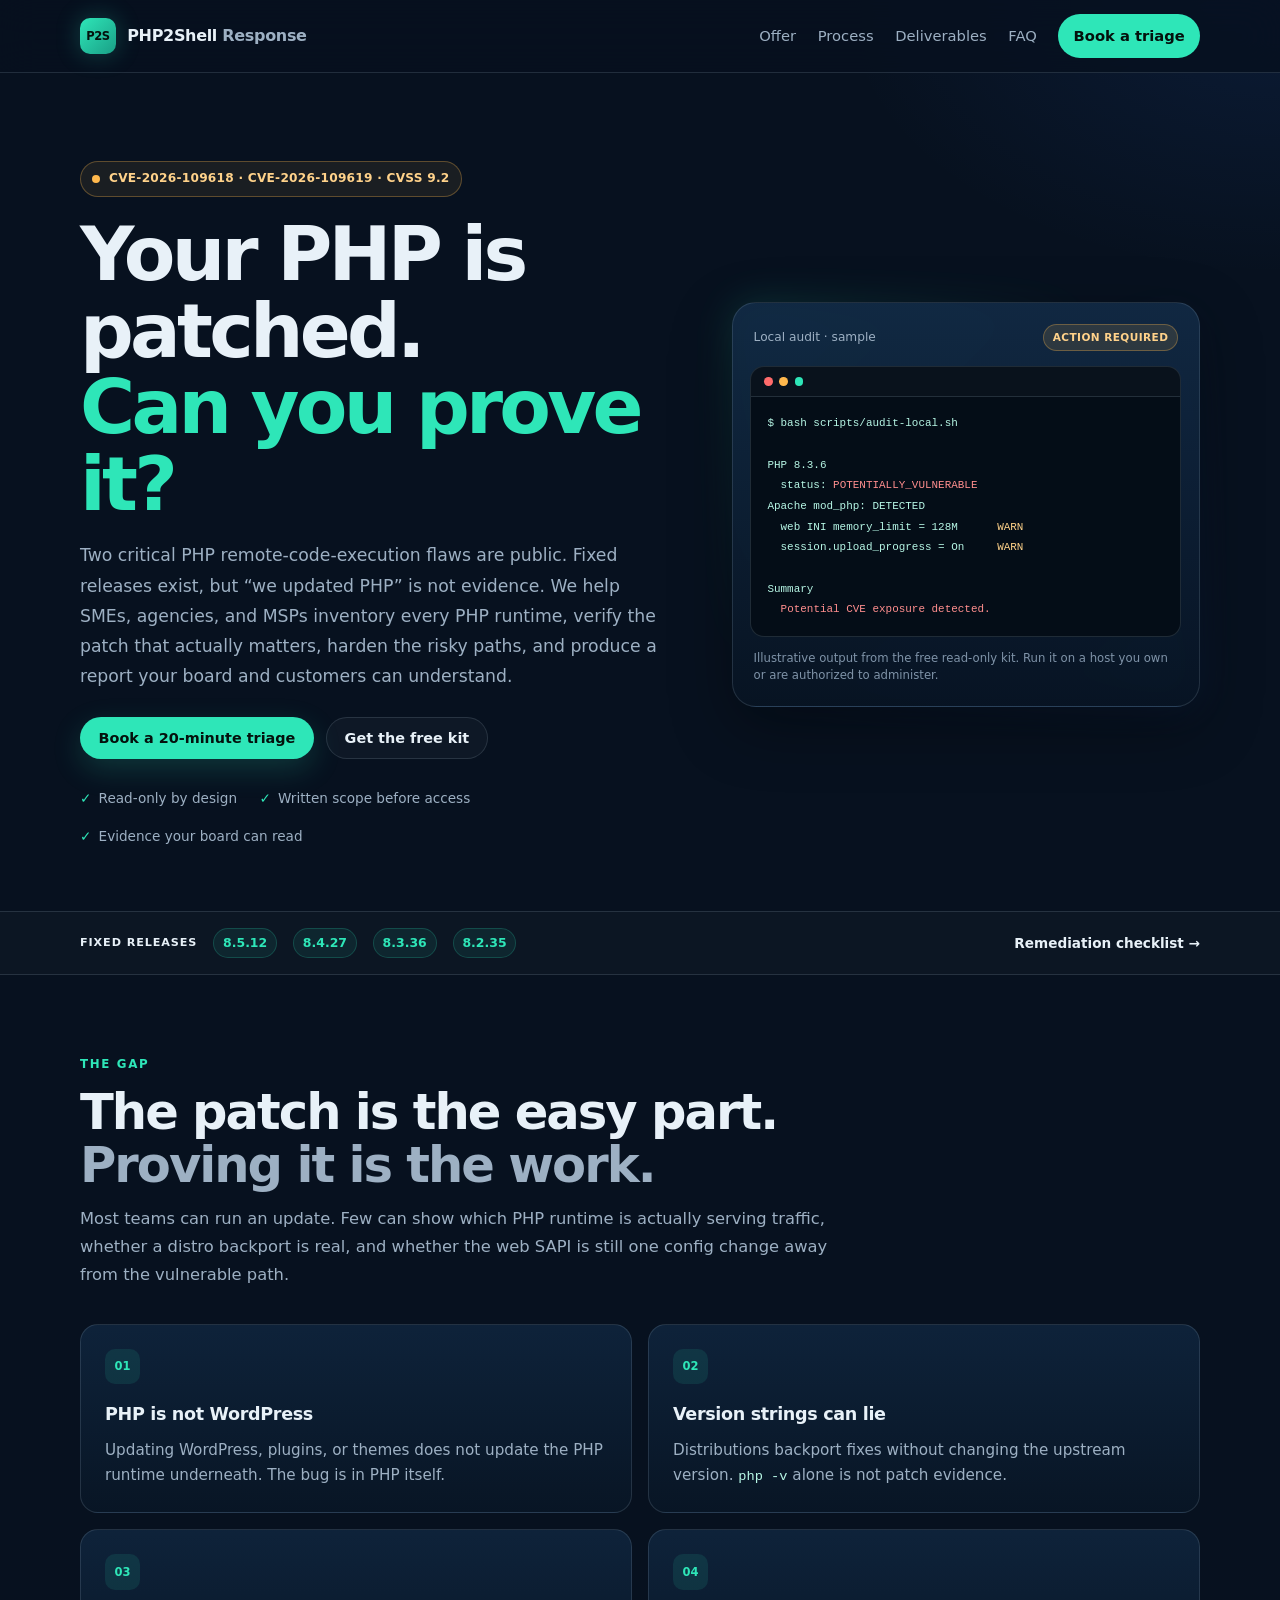
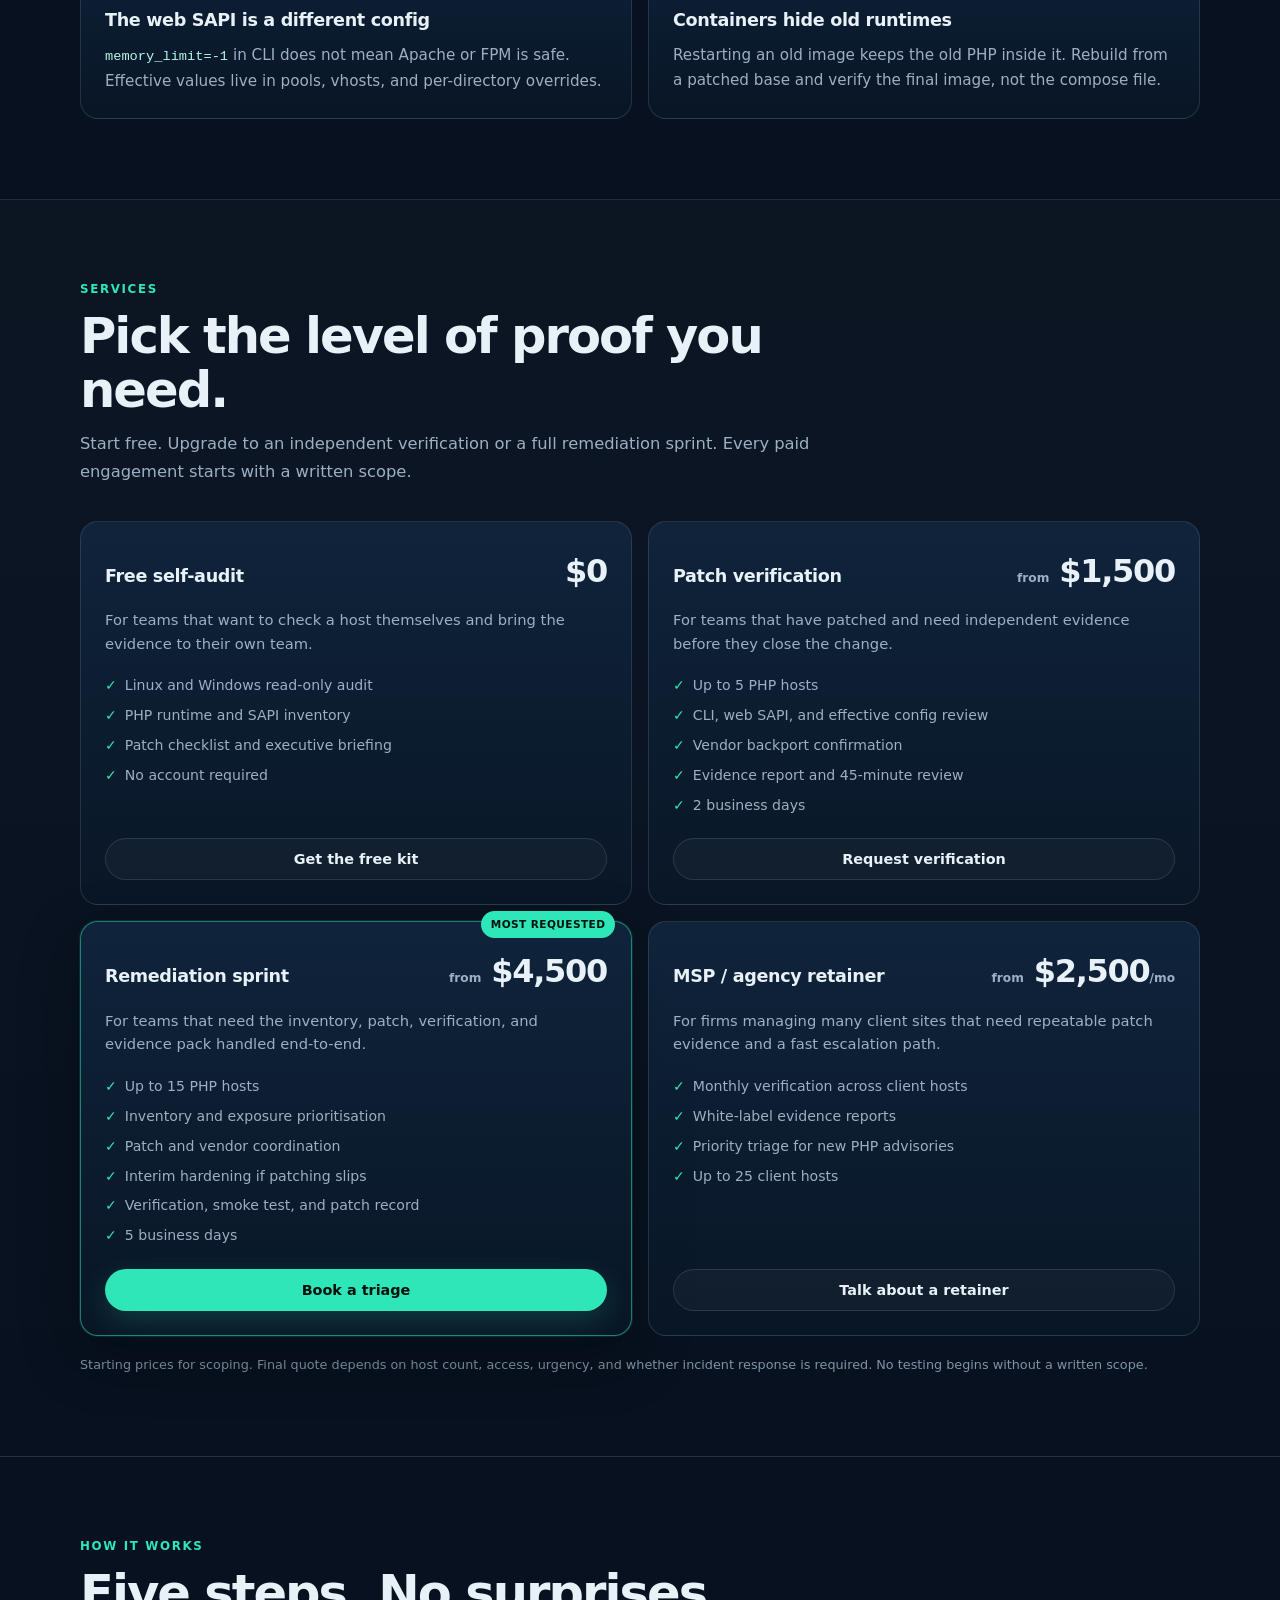
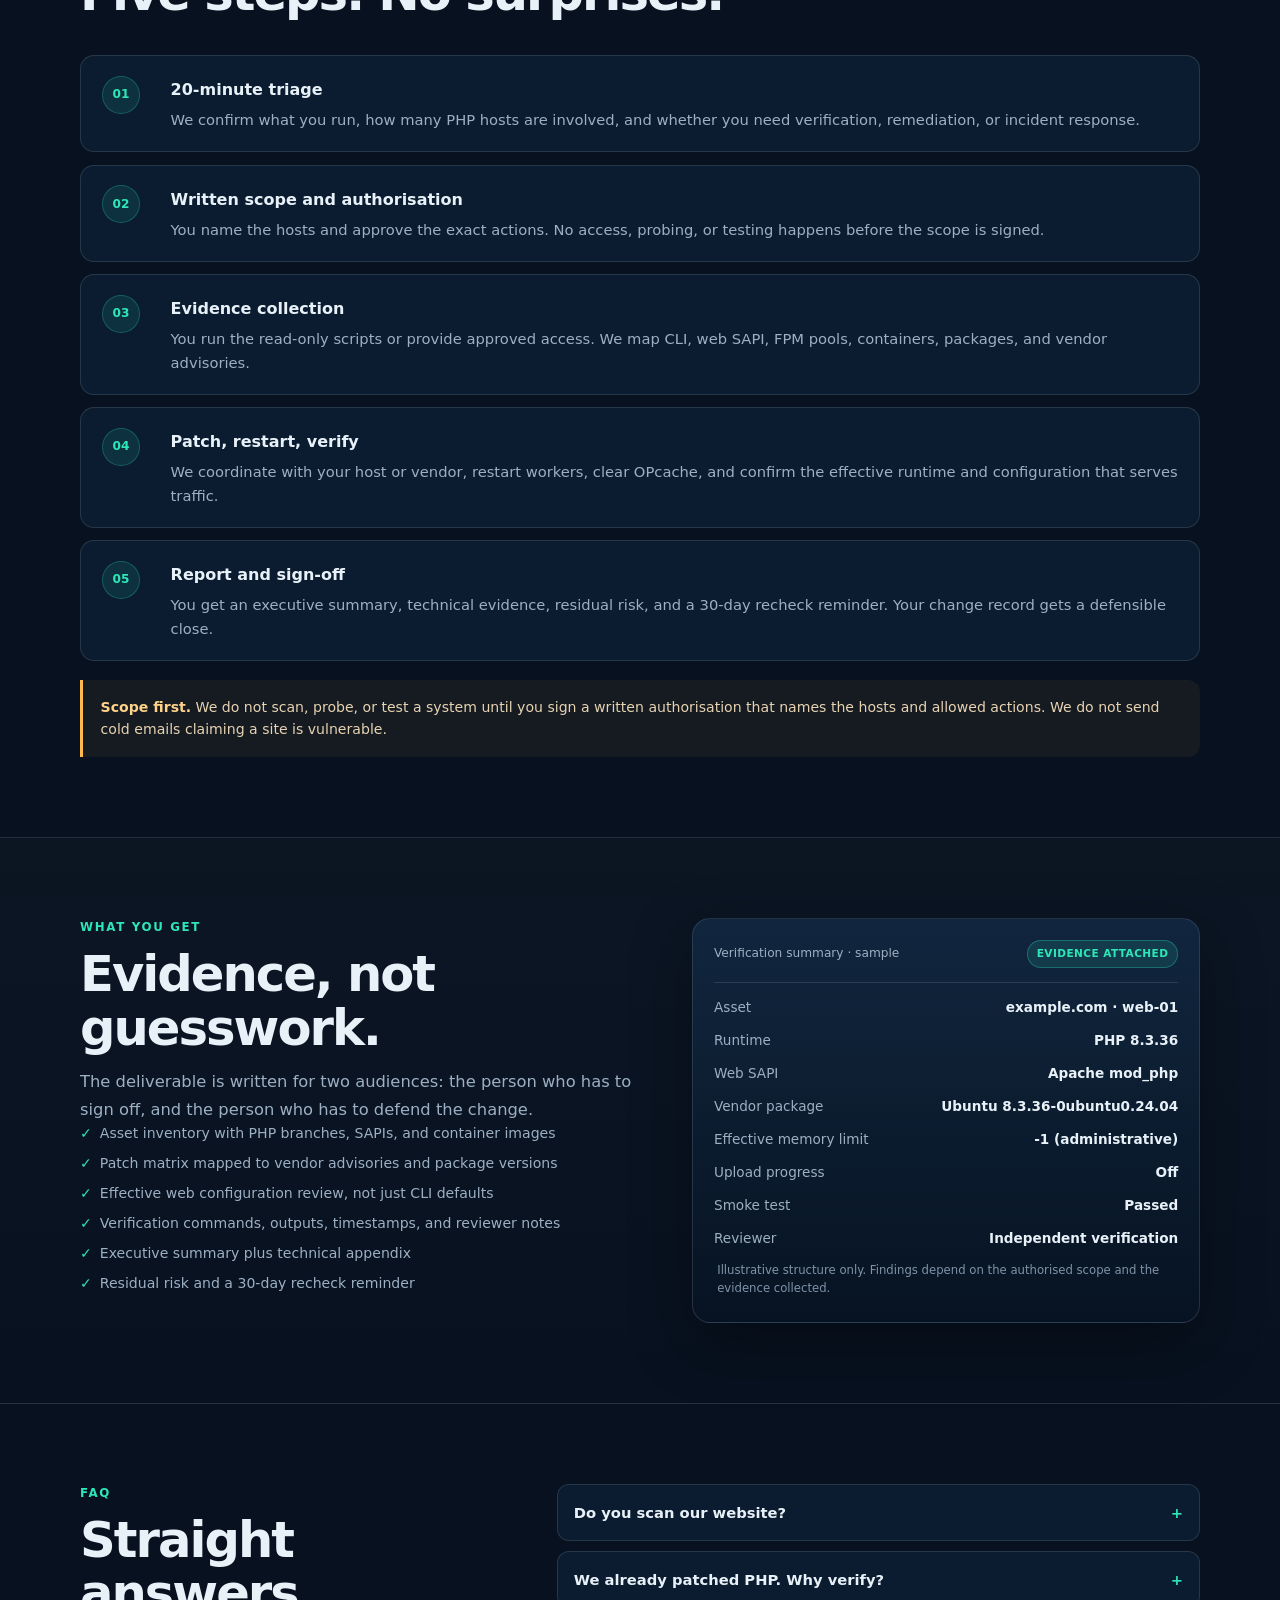
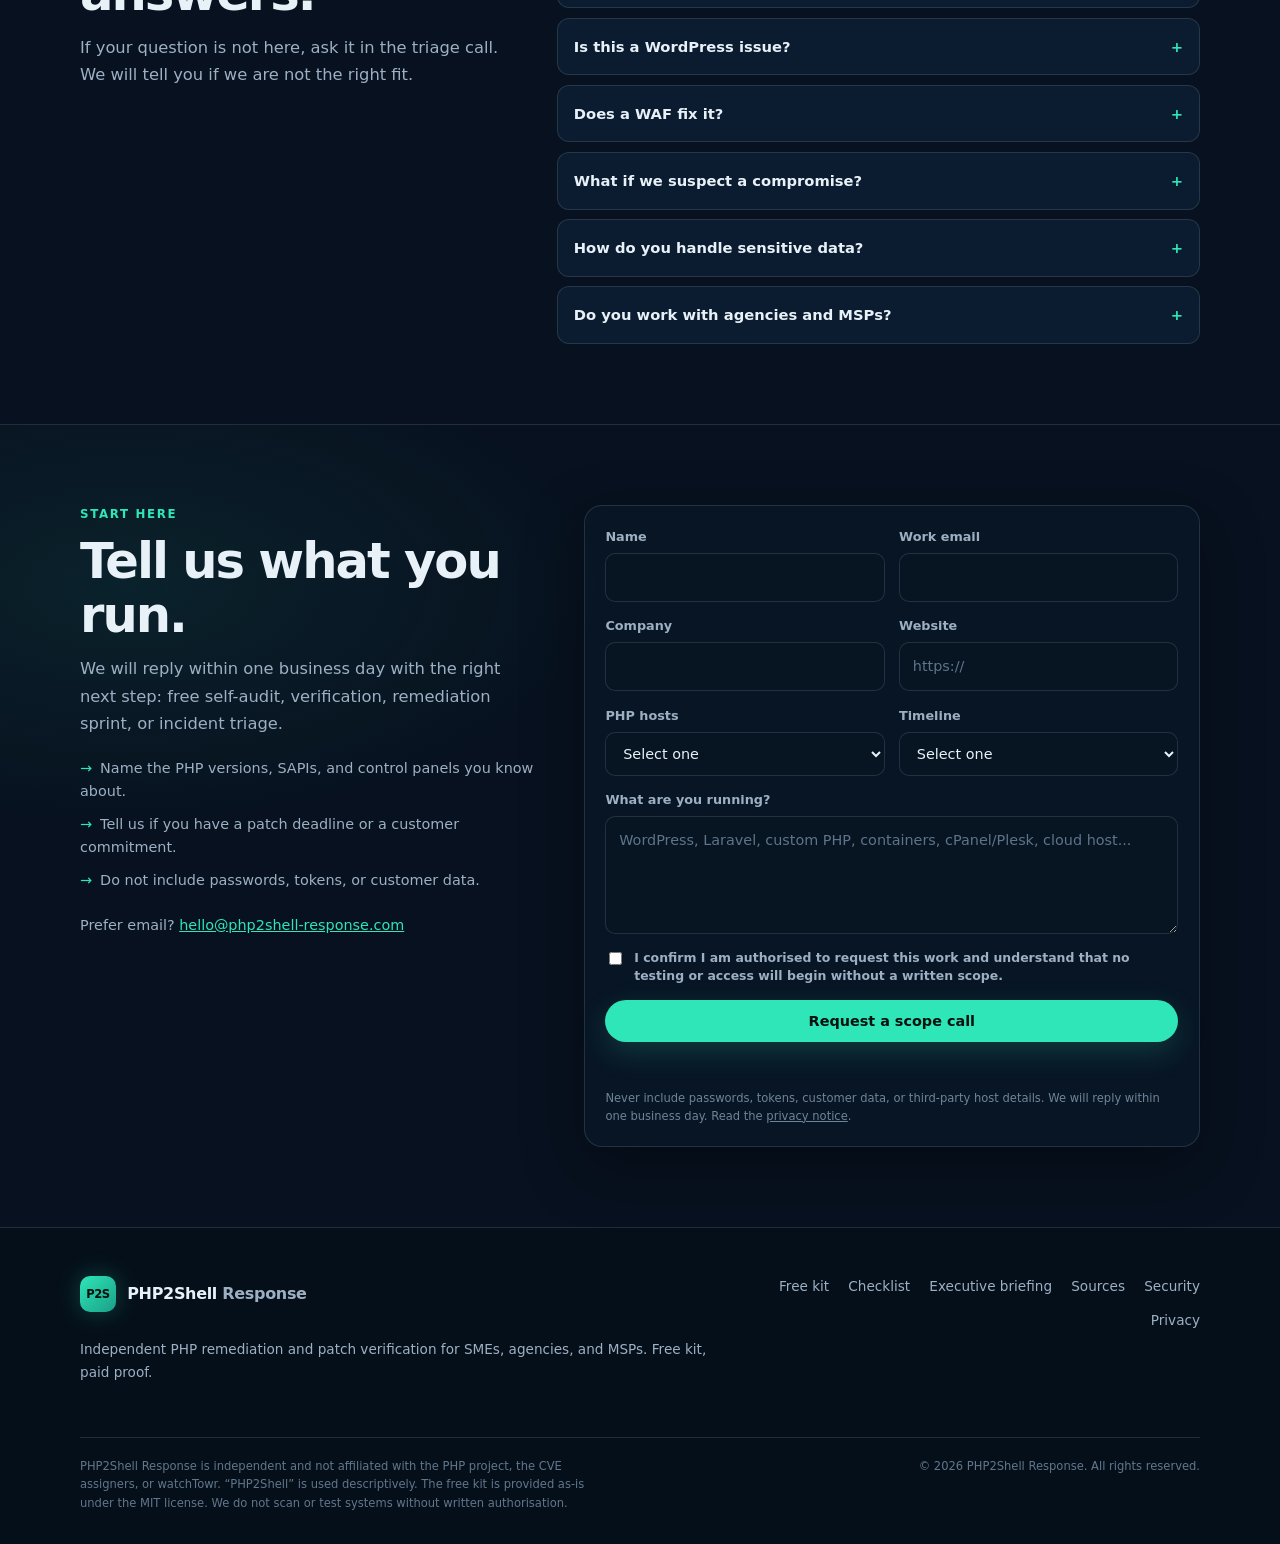
==== commit 47148b9a: "Add privacy notice and compliant outreach playbook" ====
--- a/docs/index.html
+++ b/docs/index.html
@@ -419,7 +419,7 @@
           </label>
           <button class="btn btn-primary btn-block" type="submit">Request a scope call</button>
           <p id="form-status" class="form-status" role="status" aria-live="polite"></p>
-          <p class="form-note">Never include passwords, tokens, customer data, or third-party host details. We will reply within one business day.</p>
+          <p class="form-note">Never include passwords, tokens, customer data, or third-party host details. We will reply within one business day. Read the <a href="privacy.html">privacy notice</a>.</p>
         </form>
       </div>
     </section>
@@ -440,6 +440,7 @@
         <a href="https://github.com/benzaid32/php2shell-remediation-kit/blob/main/BRIEFING.md" target="_blank" rel="noopener">Executive briefing</a>
         <a href="https://github.com/benzaid32/php2shell-remediation-kit/blob/main/SOURCES.md" target="_blank" rel="noopener">Sources</a>
         <a href="https://github.com/benzaid32/php2shell-remediation-kit/blob/main/SECURITY.md" target="_blank" rel="noopener">Security</a>
+        <a href="privacy.html">Privacy</a>
       </div>
     </div>
     <div class="wrap footer-legal">
--- a/docs/styles.css
+++ b/docs/styles.css
@@ -983,6 +983,38 @@
   line-height: 1.6;
 }
 
+/* Legal page */
+.legal {
+  max-width: 820px;
+  padding: 4rem 0 5rem;
+}
+
+.legal h1 {
+  margin-bottom: 0.5rem;
+  font-size: clamp(2rem, 4vw, 3rem);
+}
+
+.legal h2 {
+  margin-top: 2.2rem;
+  font-size: 1.2rem;
+  letter-spacing: -0.02em;
+}
+
+.legal p,
+.legal li {
+  color: var(--muted);
+  font-size: 0.92rem;
+  line-height: 1.75;
+}
+
+.legal ul {
+  padding-left: 1.2rem;
+}
+
+.legal a {
+  color: var(--accent);
+}
+
 /* Responsive */
 @media (max-width: 980px) {
   .hero-grid,
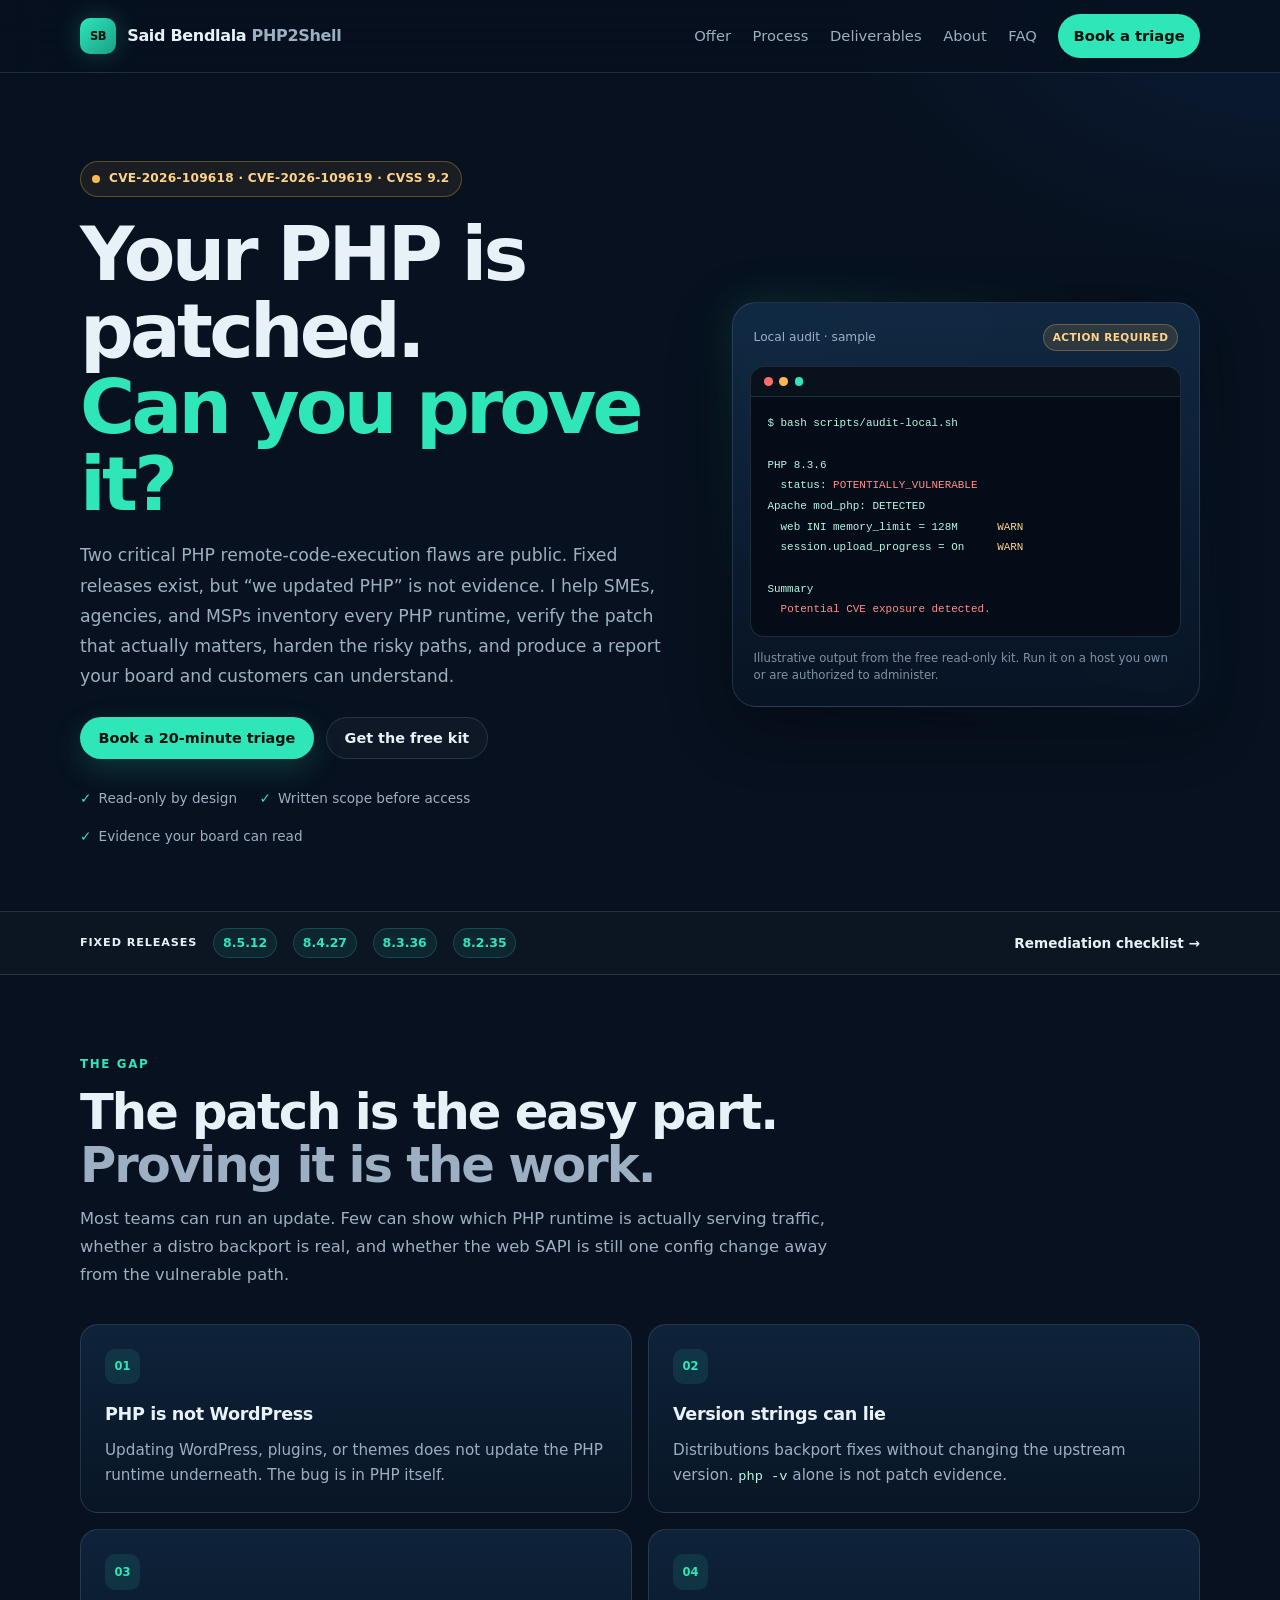
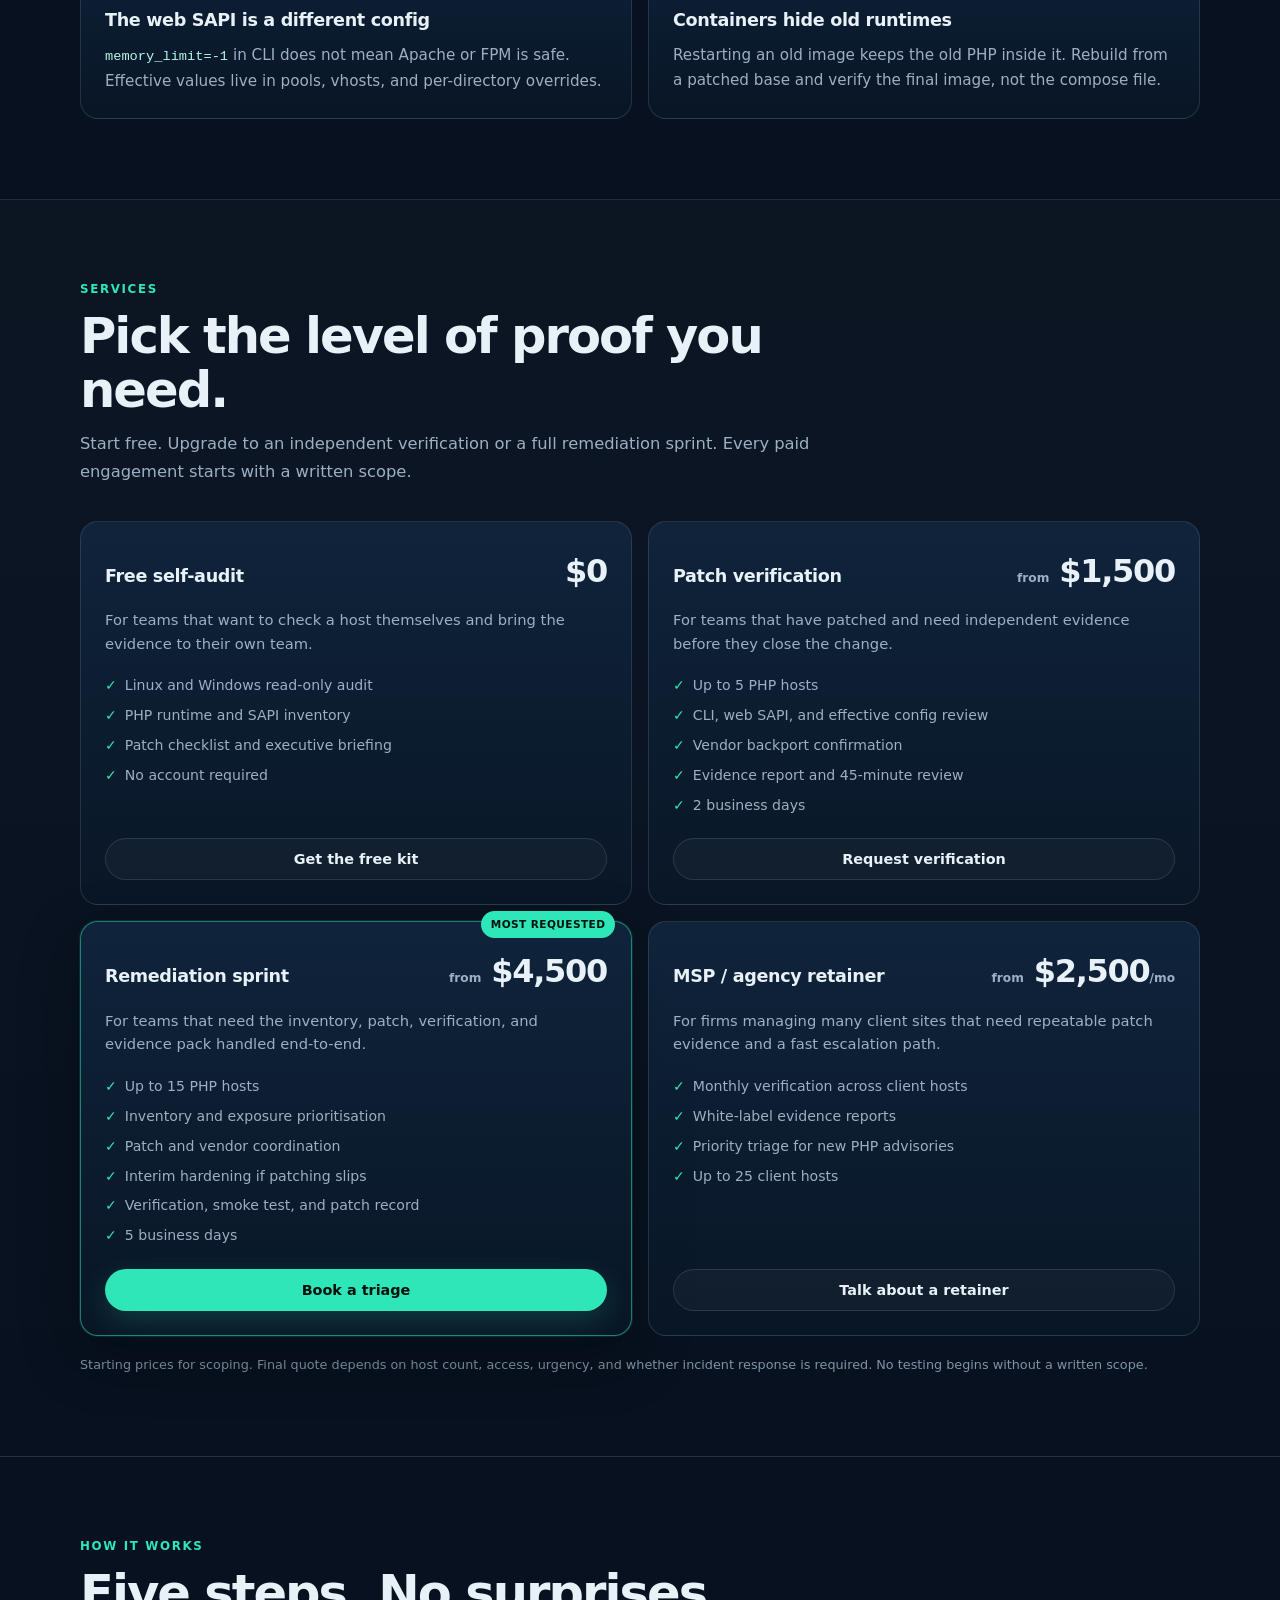
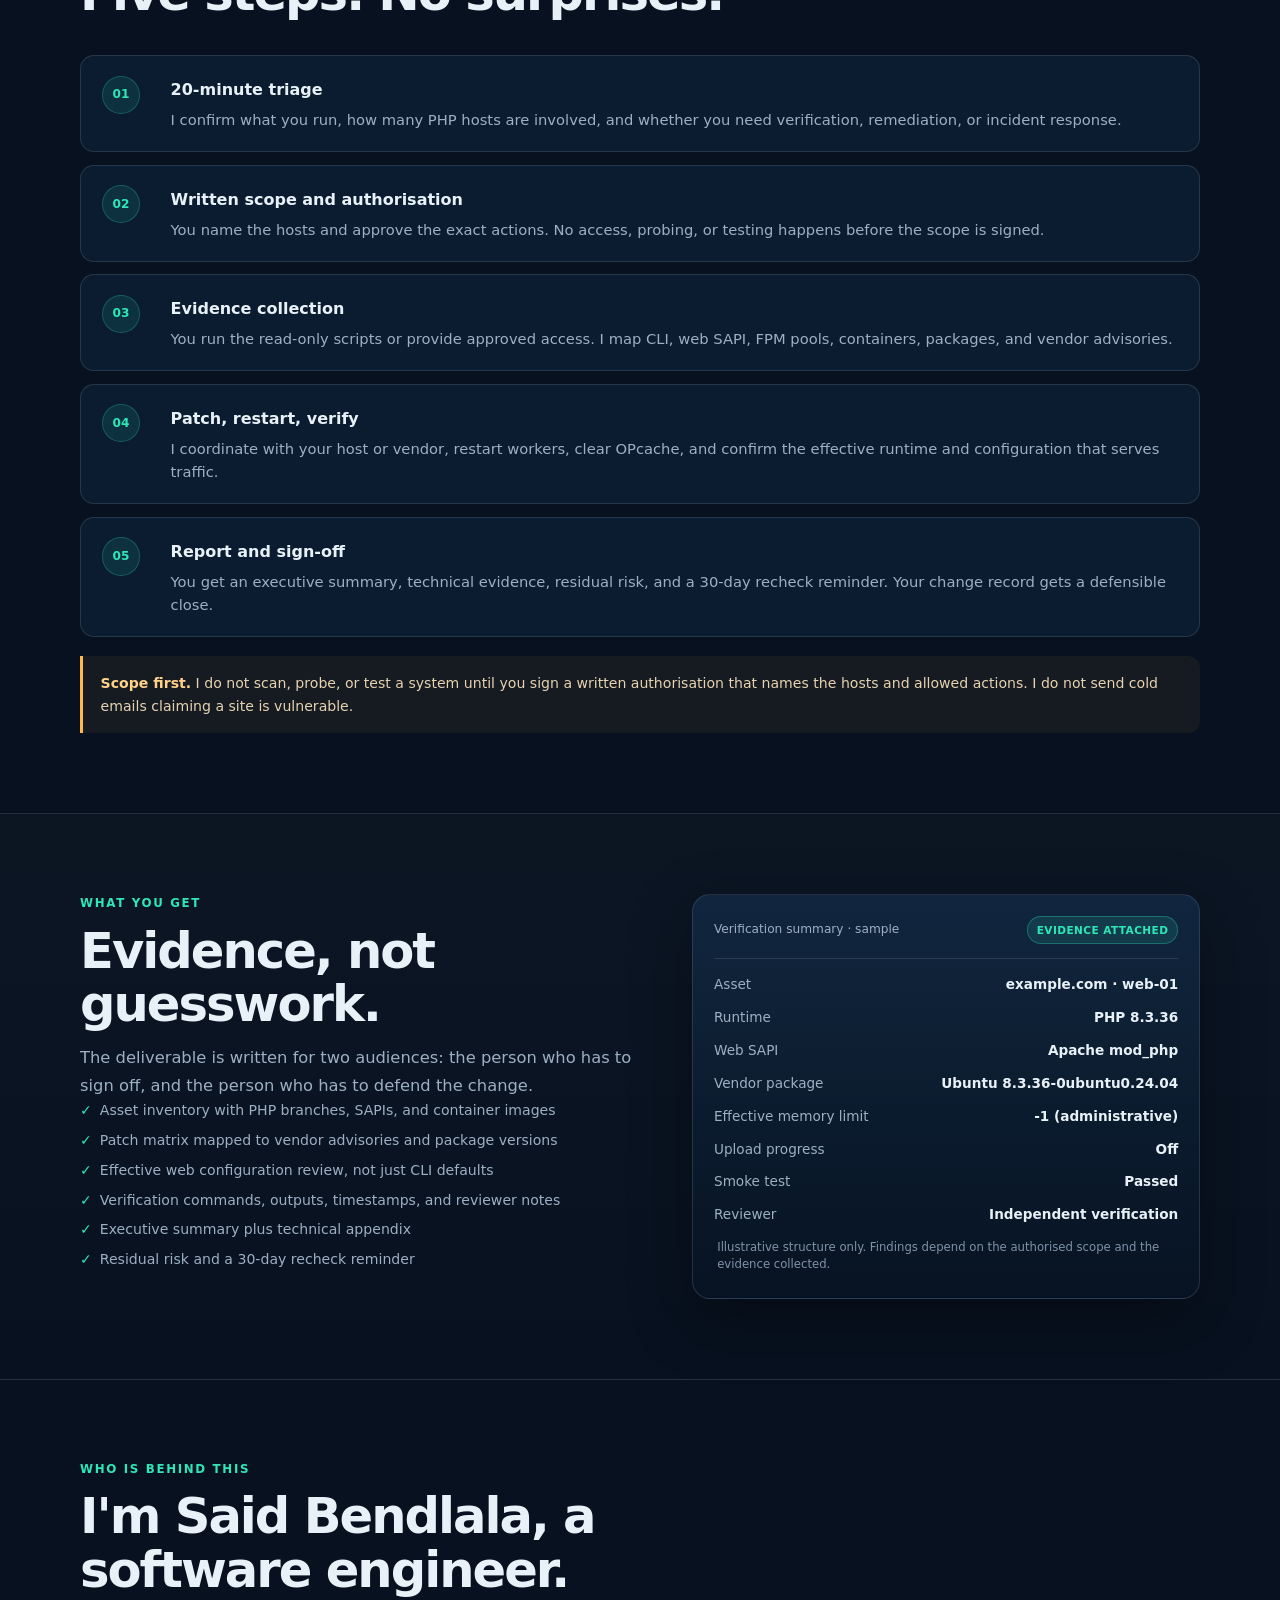
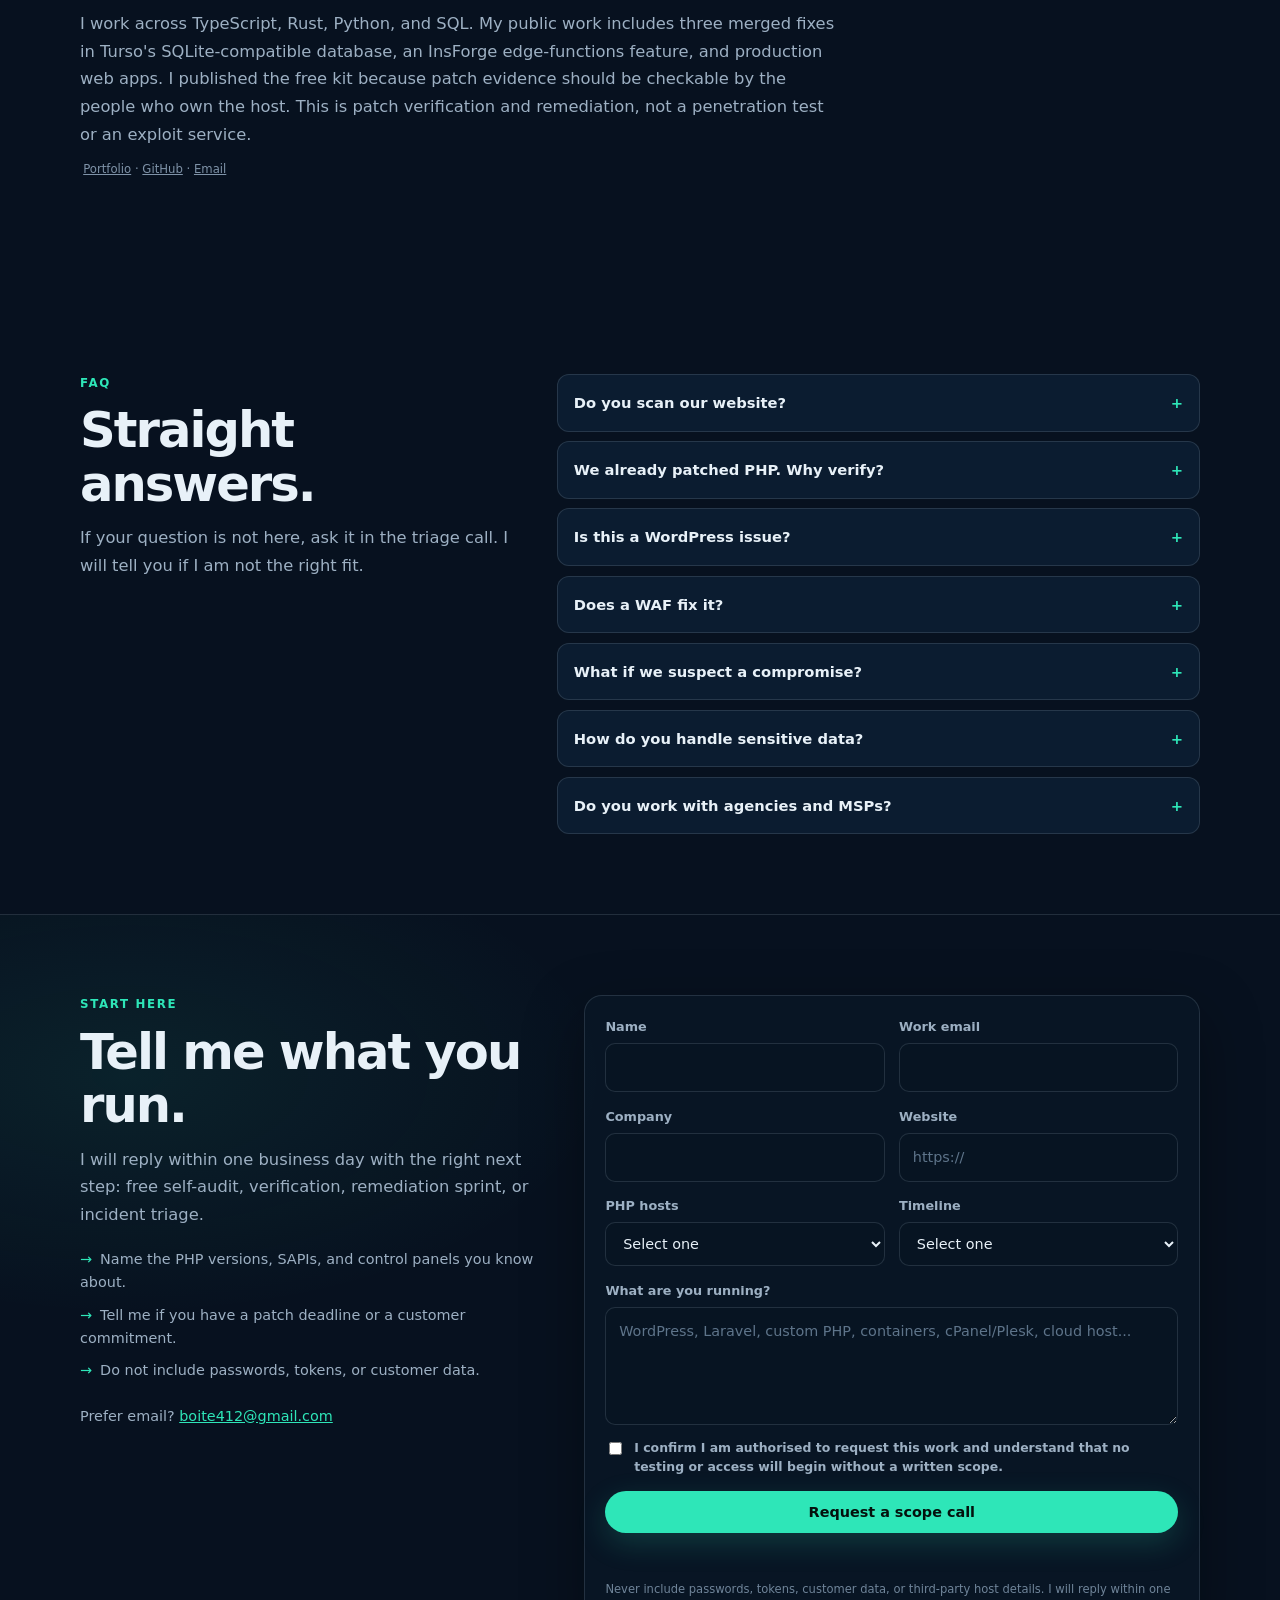
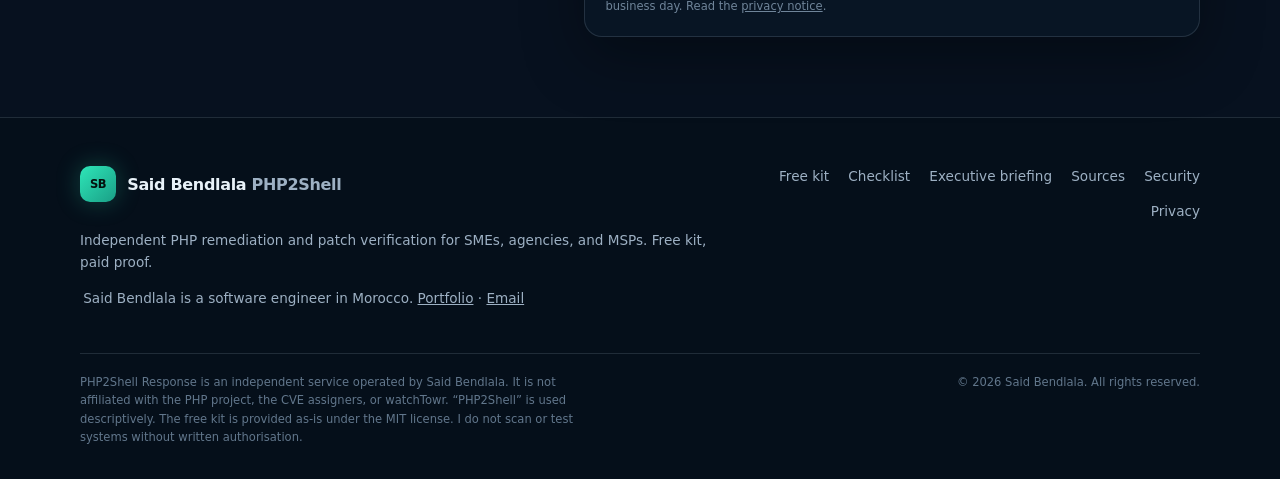
==== commit 9dec8336: "Use Said Bendlala identity on business page" ====
--- a/docs/index.html
+++ b/docs/index.html
@@ -3,17 +3,17 @@
 <head>
   <meta charset="utf-8">
   <meta name="viewport" content="width=device-width, initial-scale=1">
-  <title>PHP2Shell Response — independent PHP patch verification for SMEs</title>
-  <meta name="description" content="Independent PHP patch verification and remediation for SMEs, agencies, and MSPs. Verify CVE-2026-109618 and CVE-2026-109619 fixes, review effective web configuration, and get evidence-backed reporting.">
+  <title>Said Bendlala — independent PHP patch verification</title>
+  <meta name="description" content="Independent PHP patch verification and remediation by Said Bendlala, a software engineer. Verify CVE-2026-109618 and CVE-2026-109619 fixes, review effective web configuration, and get evidence-backed reporting.">
   <meta name="theme-color" content="#07111f">
   <link rel="canonical" href="https://benzaid32.github.io/php2shell-remediation-kit/">
   <meta property="og:type" content="website">
-  <meta property="og:title" content="PHP2Shell Response — prove your PHP is patched">
-  <meta property="og:description" content="Free self-audit kit. Paid patch verification and remediation for SMEs, agencies, and MSPs. Written scope before access. No unauthorized scanning.">
+  <meta property="og:title" content="Said Bendlala — prove your PHP is patched">
+  <meta property="og:description" content="Free self-audit kit. Paid patch verification and remediation by Said Bendlala for SMEs, agencies, and MSPs. Written scope before access. No unauthorized scanning.">
   <meta property="og:url" content="https://benzaid32.github.io/php2shell-remediation-kit/">
   <meta name="twitter:card" content="summary">
-  <meta name="twitter:title" content="PHP2Shell Response — prove your PHP is patched">
-  <meta name="twitter:description" content="Free self-audit kit. Paid patch verification and remediation for SMEs, agencies, and MSPs.">
+  <meta name="twitter:title" content="Said Bendlala — prove your PHP is patched">
+  <meta name="twitter:description" content="Free self-audit kit. Paid patch verification and remediation by Said Bendlala for SMEs, agencies, and MSPs.">
   <link rel="icon" href="favicon.svg" type="image/svg+xml">
   <link rel="stylesheet" href="styles.css">
   <script src="config.js" defer></script>
@@ -22,9 +22,19 @@
   {
     "@context": "https://schema.org",
     "@type": "ProfessionalService",
-    "name": "PHP2Shell Response",
+    "name": "Said Bendlala — PHP2Shell Response",
     "description": "Independent PHP patch verification and remediation for SMEs, agencies, and MSPs.",
     "url": "https://benzaid32.github.io/php2shell-remediation-kit/",
+    "email": "boite412@gmail.com",
+    "founder": {
+      "@type": "Person",
+      "name": "Said Bendlala",
+      "url": "https://benzaid.vercel.app/"
+    },
+    "sameAs": [
+      "https://github.com/benzaid32",
+      "https://benzaid.vercel.app/"
+    ],
     "areaServed": "Worldwide",
     "serviceType": [
       "PHP security remediation",
@@ -39,14 +49,15 @@
 
   <header class="site-header">
     <div class="wrap nav">
-      <a class="brand" href="#top" aria-label="PHP2Shell Response home">
-        <span class="brand-mark" aria-hidden="true">P2S</span>
-        <span class="brand-name">PHP2Shell <span>Response</span></span>
+      <a class="brand" href="#top" aria-label="Said Bendlala home">
+        <span class="brand-mark" aria-hidden="true">SB</span>
+        <span class="brand-name">Said Bendlala <span>PHP2Shell</span></span>
       </a>
       <nav class="nav-links" aria-label="Main navigation">
         <a href="#offer">Offer</a>
         <a href="#process">Process</a>
         <a href="#proof">Deliverables</a>
+        <a href="#about">About</a>
         <a href="#faq">FAQ</a>
         <a class="nav-cta" href="#contact" data-booking>Book a triage</a>
       </nav>
@@ -61,7 +72,7 @@
           <h1>Your PHP is patched.<br><span class="accent">Can you prove it?</span></h1>
           <p class="lede">
             Two critical PHP remote-code-execution flaws are public. Fixed releases exist, but
-            &ldquo;we updated PHP&rdquo; is not evidence. We help SMEs, agencies, and MSPs inventory every
+            &ldquo;we updated PHP&rdquo; is not evidence. I help SMEs, agencies, and MSPs inventory every
             PHP runtime, verify the patch that actually matters, harden the risky paths, and
             produce a report your board and customers can understand.
           </p>
@@ -238,7 +249,7 @@
             <span class="step-num" aria-hidden="true">01</span>
             <div>
               <h3>20-minute triage</h3>
-              <p>We confirm what you run, how many PHP hosts are involved, and whether you need verification, remediation, or incident response.</p>
+              <p>I confirm what you run, how many PHP hosts are involved, and whether you need verification, remediation, or incident response.</p>
             </div>
           </article>
           <article class="step">
@@ -252,14 +263,14 @@
             <span class="step-num" aria-hidden="true">03</span>
             <div>
               <h3>Evidence collection</h3>
-              <p>You run the read-only scripts or provide approved access. We map CLI, web SAPI, FPM pools, containers, packages, and vendor advisories.</p>
+              <p>You run the read-only scripts or provide approved access. I map CLI, web SAPI, FPM pools, containers, packages, and vendor advisories.</p>
             </div>
           </article>
           <article class="step">
             <span class="step-num" aria-hidden="true">04</span>
             <div>
               <h3>Patch, restart, verify</h3>
-              <p>We coordinate with your host or vendor, restart workers, clear OPcache, and confirm the effective runtime and configuration that serves traffic.</p>
+              <p>I coordinate with your host or vendor, restart workers, clear OPcache, and confirm the effective runtime and configuration that serves traffic.</p>
             </div>
           </article>
           <article class="step">
@@ -271,7 +282,7 @@
           </article>
         </div>
         <div class="scope-note">
-          <strong>Scope first.</strong> We do not scan, probe, or test a system until you sign a written authorisation that names the hosts and allowed actions. We do not send cold emails claiming a site is vulnerable.
+          <strong>Scope first.</strong> I do not scan, probe, or test a system until you sign a written authorisation that names the hosts and allowed actions. I do not send cold emails claiming a site is vulnerable.
         </div>
       </div>
     </section>
@@ -311,17 +322,37 @@
       </div>
     </section>
 
+    <section class="section" id="about">
+      <div class="wrap">
+        <div class="section-head">
+          <p class="kicker">Who is behind this</p>
+          <h2>I'm Said Bendlala, a software engineer.</h2>
+          <p class="section-lede">
+            I work across TypeScript, Rust, Python, and SQL. My public work includes three merged fixes in
+            Turso's SQLite-compatible database, an InsForge edge-functions feature, and production web apps.
+            I published the free kit because patch evidence should be checkable by the people who own the host.
+            This is patch verification and remediation, not a penetration test or an exploit service.
+          </p>
+          <p class="micro">
+            <a href="https://benzaid.vercel.app/" target="_blank" rel="noopener">Portfolio</a> &middot;
+            <a href="https://github.com/benzaid32" target="_blank" rel="noopener">GitHub</a> &middot;
+            <a href="mailto:boite412@gmail.com">Email</a>
+          </p>
+        </div>
+      </div>
+    </section>
+
     <section class="section" id="faq">
       <div class="wrap faq-grid">
         <div class="section-head">
           <p class="kicker">FAQ</p>
           <h2>Straight answers.</h2>
-          <p class="section-lede">If your question is not here, ask it in the triage call. We will tell you if we are not the right fit.</p>
+          <p class="section-lede">If your question is not here, ask it in the triage call. I will tell you if I am not the right fit.</p>
         </div>
         <div class="faq-list">
           <details>
             <summary>Do you scan our website?</summary>
-            <p>No. We work on hosts you own or are explicitly authorised to administer. The free scripts are read-only and run locally. Paid engagements start with a written scope that names the hosts and allowed actions.</p>
+            <p>No. I work on hosts you own or are explicitly authorised to administer. The free scripts are read-only and run locally. Paid engagements start with a written scope that names the hosts and allowed actions.</p>
           </details>
           <details>
             <summary>We already patched PHP. Why verify?</summary>
@@ -337,15 +368,15 @@
           </details>
           <details>
             <summary>What if we suspect a compromise?</summary>
-            <p>Treat it as an incident: isolate the host, preserve evidence, rotate credentials, and rebuild from a known-good image. We can scope incident response separately; do not wait for a sales call to take containment steps.</p>
+            <p>Treat it as an incident: isolate the host, preserve evidence, rotate credentials, and rebuild from a known-good image. I can scope incident response separately; do not wait for a sales call to take containment steps.</p>
           </details>
           <details>
             <summary>How do you handle sensitive data?</summary>
-            <p>We minimise collection, use read-only evidence where possible, and never ask for passwords in the contact form. A paid engagement includes a written scope, confidentiality terms, and a data-handling agreement before access.</p>
+            <p>I minimise collection, use read-only evidence where possible, and never ask for passwords in the contact form. A paid engagement includes a written scope, confidentiality terms, and a data-handling agreement before access.</p>
           </details>
           <details>
             <summary>Do you work with agencies and MSPs?</summary>
-            <p>Yes. The retainer is built for firms managing multiple client sites. We can produce white-label evidence reports and act as a priority escalation path for new PHP advisories.</p>
+            <p>Yes. The retainer is built for firms managing multiple client sites. I can produce white-label evidence reports and act as a priority escalation path for new PHP advisories.</p>
           </details>
         </div>
       </div>
@@ -355,14 +386,14 @@
       <div class="wrap contact-grid">
         <div>
           <p class="kicker">Start here</p>
-          <h2>Tell us what you run.</h2>
-          <p class="section-lede">We will reply within one business day with the right next step: free self-audit, verification, remediation sprint, or incident triage.</p>
+          <h2>Tell me what you run.</h2>
+          <p class="section-lede">I will reply within one business day with the right next step: free self-audit, verification, remediation sprint, or incident triage.</p>
           <ul class="contact-points">
             <li>Name the PHP versions, SAPIs, and control panels you know about.</li>
-            <li>Tell us if you have a patch deadline or a customer commitment.</li>
+            <li>Tell me if you have a patch deadline or a customer commitment.</li>
             <li>Do not include passwords, tokens, or customer data.</li>
           </ul>
-          <p class="contact-direct">Prefer email? <a href="#contact" data-contact-email>Contact channel being configured</a></p>
+          <p class="contact-direct">Prefer email? <a href="mailto:boite412@gmail.com" data-contact-email>boite412@gmail.com</a></p>
         </div>
 
         <form id="scope-form" class="form" action="#" method="post">
@@ -419,7 +450,7 @@
           </label>
           <button class="btn btn-primary btn-block" type="submit">Request a scope call</button>
           <p id="form-status" class="form-status" role="status" aria-live="polite"></p>
-          <p class="form-note">Never include passwords, tokens, customer data, or third-party host details. We will reply within one business day. Read the <a href="privacy.html">privacy notice</a>.</p>
+          <p class="form-note">Never include passwords, tokens, customer data, or third-party host details. I will reply within one business day. Read the <a href="privacy.html">privacy notice</a>.</p>
         </form>
       </div>
     </section>
@@ -428,11 +459,12 @@
   <footer class="site-footer">
     <div class="wrap footer-grid">
       <div>
-        <a class="brand brand-footer" href="#top" aria-label="PHP2Shell Response home">
-          <span class="brand-mark" aria-hidden="true">P2S</span>
-          <span class="brand-name">PHP2Shell <span>Response</span></span>
+        <a class="brand brand-footer" href="#top" aria-label="Said Bendlala home">
+          <span class="brand-mark" aria-hidden="true">SB</span>
+          <span class="brand-name">Said Bendlala <span>PHP2Shell</span></span>
         </a>
         <p>Independent PHP remediation and patch verification for SMEs, agencies, and MSPs. Free kit, paid proof.</p>
+        <p class="micro">Said Bendlala is a software engineer in Morocco. <a href="https://benzaid.vercel.app/" target="_blank" rel="noopener">Portfolio</a> &middot; <a href="mailto:boite412@gmail.com">Email</a></p>
       </div>
       <div class="footer-links">
         <a href="https://github.com/benzaid32/php2shell-remediation-kit" target="_blank" rel="noopener">Free kit</a>
@@ -444,8 +476,8 @@
       </div>
     </div>
     <div class="wrap footer-legal">
-      <p>PHP2Shell Response is independent and not affiliated with the PHP project, the CVE assigners, or watchTowr. &ldquo;PHP2Shell&rdquo; is used descriptively. The free kit is provided as-is under the MIT license. We do not scan or test systems without written authorisation.</p>
-      <p>&copy; <span id="year">2026</span> PHP2Shell Response. All rights reserved.</p>
+      <p>PHP2Shell Response is an independent service operated by Said Bendlala. It is not affiliated with the PHP project, the CVE assigners, or watchTowr. &ldquo;PHP2Shell&rdquo; is used descriptively. The free kit is provided as-is under the MIT license. I do not scan or test systems without written authorisation.</p>
+      <p>&copy; <span id="year">2026</span> Said Bendlala. All rights reserved.</p>
     </div>
   </footer>
 </body>
--- a/docs/styles.css
+++ b/docs/styles.css
@@ -180,6 +180,16 @@
   grid-template-columns: minmax(0, 1.12fr) minmax(0, 0.88fr);
   gap: 3.5rem;
   align-items: center;
+}
+
+.hero-grid > *,
+.grid-2 > *,
+.pricing > *,
+.proof-grid > *,
+.faq-grid > *,
+.contact-grid > *,
+.footer-grid > * {
+  min-width: 0;
 }
 
 .eyebrow {
@@ -1040,6 +1050,19 @@
     display: none;
   }
 
+  .nav {
+    gap: 0.5rem;
+  }
+
+  .brand-name {
+    font-size: 0.95rem;
+  }
+
+  .nav-cta {
+    padding: 0.6rem 0.8rem;
+    font-size: 0.8rem;
+  }
+
   .grid-2,
   .pricing {
     grid-template-columns: 1fr;
@@ -1060,6 +1083,11 @@
 
   .price-desc {
     min-height: 0;
+  }
+
+  .terminal pre {
+    white-space: pre-wrap;
+    overflow-wrap: anywhere;
   }
 }
 
